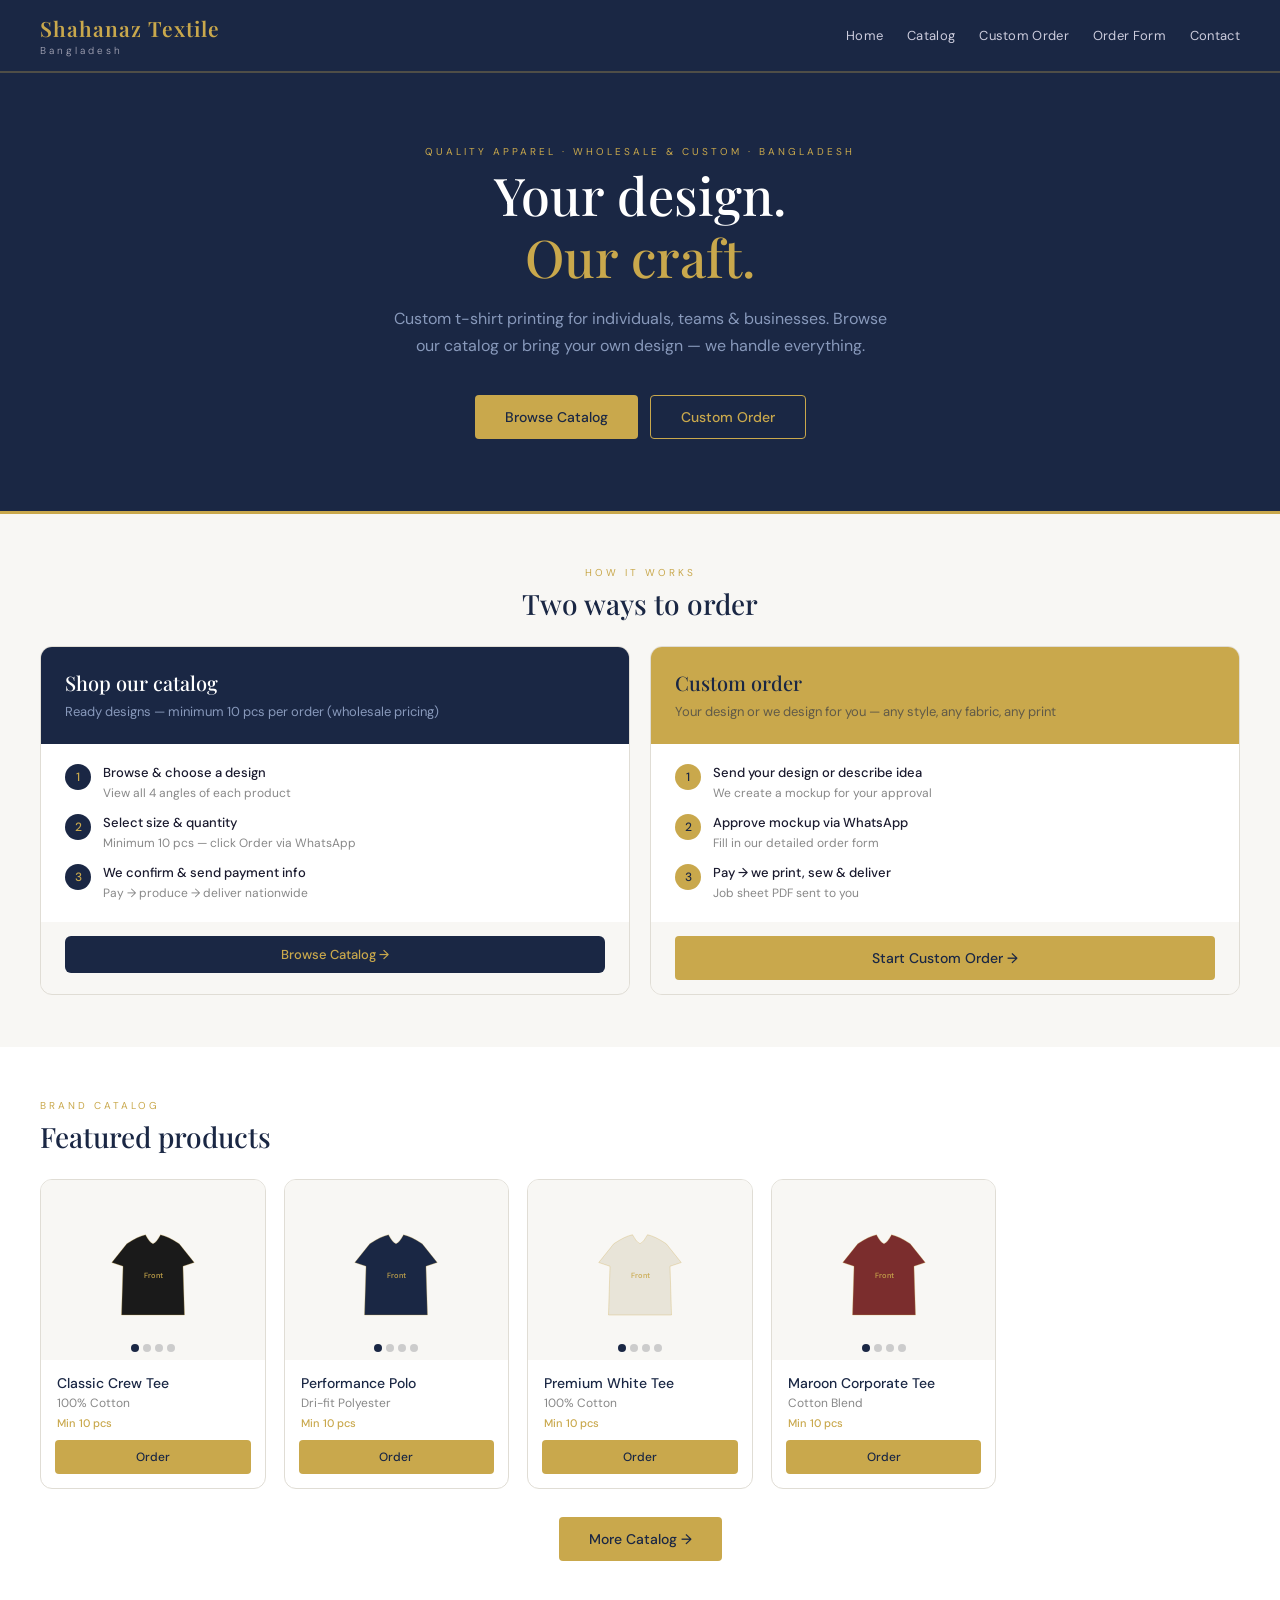
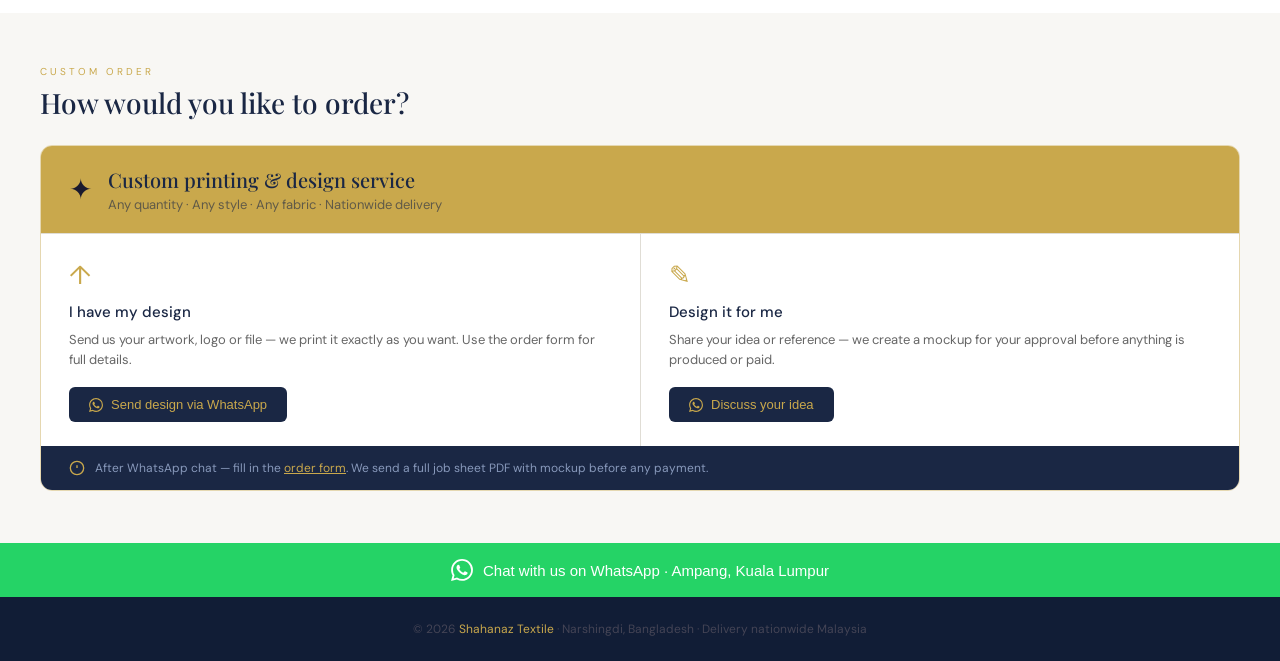
==== index.html @ e45a6d62 "ok" ====
<!DOCTYPE html>
<html lang="en">
<head>
<meta charset="UTF-8">
<meta name="viewport" content="width=device-width, initial-scale=1.0">
<title>SK Textile | Custom T-Shirt Printing · Malaysia</title>
<link rel="stylesheet" href="css/style.css">
</head>
<body>

<!-- NAV -->
<nav>
  <a href="index.html" class="nav-logo">Shahanaz Textile<span>Bangladesh</span></a>
  <div class="nav-links" >
    <a href="index.html">Home</a>
    <a href="catalog.html">Catalog</a>
    <a href="#custom">Custom Order</a>
    <a href="order.html">Order Form</a>
    <a href="#contact">Contact</a>
  </div>
</nav>

<!-- HERO -->
<section class="hero">
  <div class="eyebrow">Quality Apparel · Wholesale &amp; Custom · Bangladesh</div>
  <h1>Your design.<br><em>Our craft.</em></h1>
  <p>Custom t-shirt printing for individuals, teams &amp; businesses. Browse our catalog or bring your own design — we handle everything.</p>
  <div class="hero-btns">
    <a href="catalog.html" class="btn-gold">Browse Catalog</a>
    <a href="#custom" class="btn-outline">Custom Order</a>
  </div>
</section>

<!-- HOW IT WORKS -->
<section class="section bg-off">
  <div class="eyebrow" style="text-align:center;">How it works</div>
  <div class="section-title" style="text-align:center;">Two ways to order</div>
  <div style="display:grid;grid-template-columns:1fr 1fr;gap:20px;">

    <!-- System 1 -->
    <div style="border-radius:12px;overflow:hidden;border:1px solid var(--border);">
      <div style="background:var(--navy);padding:22px 24px;">
        <h2 class="playfair" style="font-size:20px;color:var(--white);font-weight:500;">Shop our catalog</h2>
        <p style="font-size:13px;color:var(--muted);margin-top:6px;line-height:1.5;">Ready designs — minimum 10 pcs per order (wholesale pricing)</p>
      </div>
      <div style="background:var(--white);padding:20px 24px;display:flex;flex-direction:column;gap:12px;">
        <div style="display:flex;gap:12px;align-items:flex-start;">
          <div style="width:26px;height:26px;border-radius:50%;background:var(--navy);color:var(--gold);display:flex;align-items:center;justify-content:center;font-size:12px;font-weight:500;flex-shrink:0;">1</div>
          <div><p style="font-size:13px;font-weight:500;">Browse &amp; choose a design</p><span style="font-size:12px;color:#888;">View all 4 angles of each product</span></div>
        </div>
        <div style="display:flex;gap:12px;align-items:flex-start;">
          <div style="width:26px;height:26px;border-radius:50%;background:var(--navy);color:var(--gold);display:flex;align-items:center;justify-content:center;font-size:12px;font-weight:500;flex-shrink:0;">2</div>
          <div><p style="font-size:13px;font-weight:500;">Select size &amp; quantity</p><span style="font-size:12px;color:#888;">Minimum 10 pcs — click Order via WhatsApp</span></div>
        </div>
        <div style="display:flex;gap:12px;align-items:flex-start;">
          <div style="width:26px;height:26px;border-radius:50%;background:var(--navy);color:var(--gold);display:flex;align-items:center;justify-content:center;font-size:12px;font-weight:500;flex-shrink:0;">3</div>
          <div><p style="font-size:13px;font-weight:500;">We confirm &amp; send payment info</p><span style="font-size:12px;color:#888;">Pay → produce → deliver nationwide</span></div>
        </div>
      </div>
      <div style="background:var(--off);padding:14px 24px;">
        <a href="catalog.html" class="btn-navy" style="width:100%;justify-content:center;">Browse Catalog →</a>
      </div>
    </div>

    <!-- System 2 -->
    <div style="border-radius:12px;overflow:hidden;border:1px solid var(--border);">
      <div style="background:var(--gold);padding:22px 24px;">
        <h2 class="playfair" style="font-size:20px;color:var(--navy);font-weight:500;">Custom order</h2>
        <p style="font-size:13px;color:rgba(26,39,68,0.6);margin-top:6px;line-height:1.5;">Your design or we design for you — any style, any fabric, any print</p>
      </div>
      <div style="background:var(--white);padding:20px 24px;display:flex;flex-direction:column;gap:12px;">
        <div style="display:flex;gap:12px;align-items:flex-start;">
          <div style="width:26px;height:26px;border-radius:50%;background:var(--gold);color:var(--navy);display:flex;align-items:center;justify-content:center;font-size:12px;font-weight:500;flex-shrink:0;">1</div>
          <div><p style="font-size:13px;font-weight:500;">Send your design or describe idea</p><span style="font-size:12px;color:#888;">We create a mockup for your approval</span></div>
        </div>
        <div style="display:flex;gap:12px;align-items:flex-start;">
          <div style="width:26px;height:26px;border-radius:50%;background:var(--gold);color:var(--navy);display:flex;align-items:center;justify-content:center;font-size:12px;font-weight:500;flex-shrink:0;">2</div>
          <div><p style="font-size:13px;font-weight:500;">Approve mockup via WhatsApp</p><span style="font-size:12px;color:#888;">Fill in our detailed order form</span></div>
        </div>
        <div style="display:flex;gap:12px;align-items:flex-start;">
          <div style="width:26px;height:26px;border-radius:50%;background:var(--gold);color:var(--navy);display:flex;align-items:center;justify-content:center;font-size:12px;font-weight:500;flex-shrink:0;">3</div>
          <div><p style="font-size:13px;font-weight:500;">Pay → we print, sew &amp; deliver</p><span style="font-size:12px;color:#888;">Job sheet PDF sent to you</span></div>
        </div>
      </div>
      <div style="background:var(--off);padding:14px 24px;">
        <a href="#custom" class="btn-gold" style="width:100%;justify-content:center;">Start Custom Order →</a>
      </div>
    </div>

  </div>
</section>

<!-- CATALOG PREVIEW -->
<section class="section bg-white" id="catalog-preview">
  <div class="eyebrow">Brand Catalog</div>
  <div class="section-title">Featured products</div>
  <div class="product-grid" id="featuredGrid"></div>
  <div style="text-align:center;margin-top:28px;">
    <a href="catalog.html" class="btn-gold">More Catalog →</a>
  </div>
</section>

<!-- CUSTOM ORDER -->
<section class="section bg-off" id="custom">
  <div class="eyebrow">Custom Order</div>
  <div class="section-title">How would you like to order?</div>
  <div style="border-radius:12px;overflow:hidden;border:1px solid rgba(201,168,76,0.4);">
    <div style="background:var(--gold);padding:20px 28px;display:flex;align-items:center;gap:16px;">
      <div style="font-size:28px;">✦</div>
      <div>
        <h2 class="playfair" style="font-size:20px;color:var(--navy);font-weight:500;">Custom printing &amp; design service</h2>
        <p style="font-size:13px;color:rgba(26,39,68,0.6);margin-top:3px;">Any quantity · Any style · Any fabric · Nationwide delivery</p>
      </div>
    </div>
    <div style="display:grid;grid-template-columns:1fr 1fr;">
      <div style="padding:24px 28px;background:var(--white);border-top:1px solid var(--border);">
        <div style="font-size:26px;color:var(--gold);margin-bottom:10px;">↑</div>
        <h3 style="font-size:15px;font-weight:500;color:var(--navy);margin-bottom:8px;">I have my design</h3>
        <p style="font-size:13px;color:#666;line-height:1.6;margin-bottom:16px;">Send us your artwork, logo or file — we print it exactly as you want. Use the order form for full details.</p>
        <button class="btn-navy" onclick="openWA('Hi SK Textile! I have my own design and would like to place a custom order. Please guide me.')">
          <svg width="14" height="14" viewBox="0 0 24 24" fill="currentColor"><path d="M17.472 14.382c-.297-.149-1.758-.867-2.03-.967-.273-.099-.471-.148-.67.15-.197.297-.767.966-.94 1.164-.173.199-.347.223-.644.075-.297-.15-1.255-.463-2.39-1.475-.883-.788-1.48-1.761-1.653-2.059-.173-.297-.018-.458.13-.606.134-.133.298-.347.446-.52.149-.174.198-.298.298-.497.099-.198.05-.371-.025-.52-.075-.149-.669-1.612-.916-2.207-.242-.579-.487-.5-.669-.51-.173-.008-.371-.01-.57-.01-.198 0-.52.074-.792.372-.272.297-1.04 1.016-1.04 2.479 0 1.462 1.065 2.875 1.213 3.074.149.198 2.096 3.2 5.077 4.487.709.306 1.262.489 1.694.625.712.227 1.36.195 1.871.118.571-.085 1.758-.719 2.006-1.413.248-.694.248-1.289.173-1.413-.074-.124-.272-.198-.57-.347m-5.421 7.403h-.004a9.87 9.87 0 01-5.031-1.378l-.361-.214-3.741.982.998-3.648-.235-.374a9.86 9.86 0 01-1.51-5.26c.001-5.45 4.436-9.884 9.888-9.884 2.64 0 5.122 1.03 6.988 2.898a9.825 9.825 0 012.893 6.994c-.003 5.45-4.437 9.884-9.885 9.884m8.413-18.297A11.815 11.815 0 0012.05 0C5.495 0 .16 5.335.157 11.892c0 2.096.547 4.142 1.588 5.945L.057 24l6.305-1.654a11.882 11.882 0 005.683 1.448h.005c6.554 0 11.89-5.335 11.893-11.893a11.821 11.821 0 00-3.48-8.413z"/></svg>
          Send design via WhatsApp
        </button>
      </div>
      <div style="padding:24px 28px;background:var(--white);border-top:1px solid var(--border);border-left:1px solid var(--border);">
        <div style="font-size:26px;color:var(--gold);margin-bottom:10px;">✎</div>
        <h3 style="font-size:15px;font-weight:500;color:var(--navy);margin-bottom:8px;">Design it for me</h3>
        <p style="font-size:13px;color:#666;line-height:1.6;margin-bottom:16px;">Share your idea or reference — we create a mockup for your approval before anything is produced or paid.</p>
        <button class="btn-navy" onclick="openWA('Hi SK Textile! I need a custom design created. I have an idea I would like to discuss.')">
          <svg width="14" height="14" viewBox="0 0 24 24" fill="currentColor"><path d="M17.472 14.382c-.297-.149-1.758-.867-2.03-.967-.273-.099-.471-.148-.67.15-.197.297-.767.966-.94 1.164-.173.199-.347.223-.644.075-.297-.15-1.255-.463-2.39-1.475-.883-.788-1.48-1.761-1.653-2.059-.173-.297-.018-.458.13-.606.134-.133.298-.347.446-.52.149-.174.198-.298.298-.497.099-.198.05-.371-.025-.52-.075-.149-.669-1.612-.916-2.207-.242-.579-.487-.5-.669-.51-.173-.008-.371-.01-.57-.01-.198 0-.52.074-.792.372-.272.297-1.04 1.016-1.04 2.479 0 1.462 1.065 2.875 1.213 3.074.149.198 2.096 3.2 5.077 4.487.709.306 1.262.489 1.694.625.712.227 1.36.195 1.871.118.571-.085 1.758-.719 2.006-1.413.248-.694.248-1.289.173-1.413-.074-.124-.272-.198-.57-.347m-5.421 7.403h-.004a9.87 9.87 0 01-5.031-1.378l-.361-.214-3.741.982.998-3.648-.235-.374a9.86 9.86 0 01-1.51-5.26c.001-5.45 4.436-9.884 9.888-9.884 2.64 0 5.122 1.03 6.988 2.898a9.825 9.825 0 012.893 6.994c-.003 5.45-4.437 9.884-9.885 9.884m8.413-18.297A11.815 11.815 0 0012.05 0C5.495 0 .16 5.335.157 11.892c0 2.096.547 4.142 1.588 5.945L.057 24l6.305-1.654a11.882 11.882 0 005.683 1.448h.005c6.554 0 11.89-5.335 11.893-11.893a11.821 11.821 0 00-3.48-8.413z"/></svg>
          Discuss your idea
        </button>
      </div>
    </div>
    <div style="background:var(--navy);padding:14px 28px;display:flex;align-items:center;gap:10px;">
      <svg width="16" height="16" viewBox="0 0 24 24" fill="none" stroke="#c9a84c" stroke-width="2"><circle cx="12" cy="12" r="10"/><line x1="12" y1="8" x2="12" y2="12"/><line x1="12" y1="16" x2="12.01" y2="16"/></svg>
      <span style="font-size:12px;color:var(--muted);">After WhatsApp chat — fill in the <a href="order.html" style="color:var(--gold);">order form</a>. We send a full job sheet PDF with mockup before any payment.</span>
    </div>
  </div>
</section>

<!-- WA BAR -->
<button class="wa-bar" id="contact" onclick="openWA('Hi SK Textile! I would like to enquire about your products and services.')">
  <svg width="22" height="22" viewBox="0 0 24 24" fill="white"><path d="M17.472 14.382c-.297-.149-1.758-.867-2.03-.967-.273-.099-.471-.148-.67.15-.197.297-.767.966-.94 1.164-.173.199-.347.223-.644.075-.297-.15-1.255-.463-2.39-1.475-.883-.788-1.48-1.761-1.653-2.059-.173-.297-.018-.458.13-.606.134-.133.298-.347.446-.52.149-.174.198-.298.298-.497.099-.198.05-.371-.025-.52-.075-.149-.669-1.612-.916-2.207-.242-.579-.487-.5-.669-.51-.173-.008-.371-.01-.57-.01-.198 0-.52.074-.792.372-.272.297-1.04 1.016-1.04 2.479 0 1.462 1.065 2.875 1.213 3.074.149.198 2.096 3.2 5.077 4.487.709.306 1.262.489 1.694.625.712.227 1.36.195 1.871.118.571-.085 1.758-.719 2.006-1.413.248-.694.248-1.289.173-1.413-.074-.124-.272-.198-.57-.347m-5.421 7.403h-.004a9.87 9.87 0 01-5.031-1.378l-.361-.214-3.741.982.998-3.648-.235-.374a9.86 9.86 0 01-1.51-5.26c.001-5.45 4.436-9.884 9.888-9.884 2.64 0 5.122 1.03 6.988 2.898a9.825 9.825 0 012.893 6.994c-.003 5.45-4.437 9.884-9.885 9.884m8.413-18.297A11.815 11.815 0 0012.05 0C5.495 0 .16 5.335.157 11.892c0 2.096.547 4.142 1.588 5.945L.057 24l6.305-1.654a11.882 11.882 0 005.683 1.448h.005c6.554 0 11.89-5.335 11.893-11.893a11.821 11.821 0 00-3.48-8.413z"/></svg>
  <span>Chat with us on WhatsApp · Ampang, Kuala Lumpur</span>
</button>

<footer>
  <p>© 2026 <span>Shahanaz Textile</span> · Narshingdi, Bangladesh · Delivery nationwide Malaysia</p>
</footer>

<script src="js/shared.js"></script>
<script>
// Render 4 featured products on homepage
const featured = PRODUCTS.slice(0,4);
document.getElementById('featuredGrid').innerHTML = featured.map(p => `
  <div class="prod-card">
    <div class="prod-img">
      ${shirtSVG(p.color, VIEWS[0])}
      <div class="view-tabs">${VIEWS.map((_,i)=>`<div class="vtab${i===0?' active':''}"></div>`).join('')}</div>
    </div>
    <div class="prod-info">
      <div class="prod-name">${p.name}</div>
      <div class="prod-fab">${p.fab}</div>
      <div class="prod-min">Min ${p.min} pcs</div>
    </div>
    <div class="prod-actions">
      <a href="order.html?product=${p.id}" class="btn-gold" style="flex:1;justify-content:center;padding:9px;font-size:12px;">Order</a>
    </div>
  </div>
`).join('');
</script>
</body>
</html>
---- css/style.css ----
/* =============================================
   SK TEXTILE — Global Stylesheet
   Navy + Gold · Playfair Display + DM Sans
   ============================================= */

@import url('https://fonts.googleapis.com/css2?family=Playfair+Display:wght@400;500;600&family=DM+Sans:ital,wght@0,300;0,400;0,500;1,400&display=swap');

:root {
  --navy:       #1a2744;
  --navy-dark:  #111d36;
  --navy-mid:   #243560;
  --gold:       #c9a84c;
  --gold-light: #e8d49a;
  --gold-dark:  #b8973b;
  --white:      #ffffff;
  --off:        #f8f7f4;
  --muted:      #8899bb;
  --text:       #1a1a2e;
  --border:     #e0ddd5;
  --border-mid: #c9c5bc;
  --green-wa:   #25D366;
}

* { margin: 0; padding: 0; box-sizing: border-box; }
html { scroll-behavior: smooth; }
body { font-family: 'DM Sans', sans-serif; color: var(--text); background: var(--white); }

/* ── TYPOGRAPHY ── */
.playfair { font-family: 'Playfair Display', serif; }
.eyebrow  { font-size: 10px; color: var(--gold); letter-spacing: 3px; text-transform: uppercase; margin-bottom: 6px; }
.section-title { font-family: 'Playfair Display', serif; font-size: 28px; font-weight: 500; color: var(--navy); margin-bottom: 24px; }

/* ── NAV ── */
nav {
  background: var(--navy);
  padding: 14px 40px;
  display: flex; align-items: center; justify-content: space-between;
  position: sticky; top: 0; z-index: 200;
  border-bottom: 2px solid rgba(201,168,76,0.3);
}
.nav-logo { color: var(--gold); font-family: 'Playfair Display', serif; font-size: 21px; font-weight: 600; letter-spacing: 1px; text-decoration: none; }
.nav-logo span { color: #aab; font-family: 'DM Sans', sans-serif; font-size: 10px; font-weight: 300; letter-spacing: 3px; display: block; margin-top: 2px; }
.nav-links { display: flex; gap: 24px; align-items: center; }
.nav-links a { color: #ccd; font-size: 13px; text-decoration: none; letter-spacing: 0.3px; transition: all; }
.nav-links a:hover, .nav-links a.active { color: var(--gold); }
.nav-wa {
  background: var(--gold); color: var(--navy) !important;
  padding: 8px 18px; border-radius: 4px; font-size: 13px; font-weight: 500;
  transition: background .2s !important;
}
.nav-wa:hover { background: var(--gold-dark) !important; }

/* ── BUTTONS ── */
.btn-gold {
  background: var(--gold); color: var(--navy);
  padding: 13px 30px; border-radius: 4px; font-size: 14px; font-weight: 500;
  text-decoration: none; border: none; cursor: pointer;
  display: inline-flex; align-items: center; gap: 8px;
  transition: background .2s;
}
.btn-gold:hover { background: var(--gold-dark); }
.btn-outline {
  background: transparent; color: var(--gold);
  padding: 12px 30px; border-radius: 4px; font-size: 14px; font-weight: 500;
  text-decoration: none; border: 1.5px solid var(--gold); cursor: pointer;
  display: inline-flex; align-items: center; gap: 8px;
  transition: all .2s;
}
.btn-outline:hover { background: var(--gold); color: var(--navy); }
.btn-navy {
  background: var(--navy); color: var(--gold);
  padding: 10px 20px; border-radius: 6px; font-size: 13px; font-weight: 500;
  text-decoration: none; border: none; cursor: pointer;
  display: inline-flex; align-items: center; gap: 8px;
  transition: background .2s;
}
.btn-navy:hover { background: var(--navy-mid); }
.btn-wa {
  background: var(--green-wa); color: var(--white);
  padding: 11px 20px; border-radius: 6px; font-size: 13px; font-weight: 500;
  text-decoration: none; border: none; cursor: pointer;
  display: inline-flex; align-items: center; gap: 8px;
  transition: background .2s;
}
.btn-wa:hover { background: #1fb558; }

/* ── HERO ── */
.hero {
  background: var(--navy);
  padding: 72px 40px;
  text-align: center;
  border-bottom: 3px solid var(--gold);
}
.hero h1 {
  font-family: 'Playfair Display', serif;
  font-size: 52px; font-weight: 500;
  color: var(--white); line-height: 1.2; margin-bottom: 16px;
}
.hero h1 em { color: var(--gold); font-style: normal; }
.hero p { color: var(--muted); font-size: 16px; max-width: 500px; margin: 0 auto 36px; line-height: 1.7; }
.hero-btns { display: flex; gap: 12px; justify-content: center; flex-wrap: wrap; }

/* ── SECTIONS ── */
.section { padding: 52px 40px; }
.section.bg-off { background: var(--off); }
.section.bg-navy { background: var(--navy); }
.section.bg-white { background: var(--white); }

/* ── PRODUCT CARD ── */
.product-grid {
  display: grid;
  grid-template-columns: repeat(auto-fill, minmax(200px, 1fr));
  gap: 18px;
}
.prod-card {
  border: 1px solid var(--border);
  border-radius: 12px; overflow: hidden;
  cursor: pointer; transition: transform .2s, box-shadow .2s;
  background: var(--white);
}
.prod-card:hover { transform: translateY(-3px); box-shadow: 0 8px 24px rgba(26,39,68,.1); }
.prod-img {
  background: var(--off); height: 180px;
  display: flex; align-items: center; justify-content: center;
  position: relative; overflow: hidden;
}
.prod-img svg { transition: transform .3s; }
.prod-card:hover .prod-img svg { transform: scale(1.05); }
.view-tabs { position: absolute; bottom: 8px; left: 0; right: 0; display: flex; justify-content: center; gap: 4px; }
.vtab { width: 8px; height: 8px; border-radius: 50%; background: #ccc; cursor: pointer; transition: background .2s; }
.vtab.active { background: var(--navy); }
.prod-info { padding: 14px 16px 10px; }
.prod-name { font-size: 14px; font-weight: 500; color: var(--navy); }
.prod-fab  { font-size: 12px; color: #888; margin-top: 3px; }
.prod-min  { font-size: 11px; color: var(--gold); font-weight: 500; margin-top: 5px; }
.prod-actions { padding: 0 14px 14px; display: flex; gap: 8px; }
.prod-actions .btn-navy { flex: 1; justify-content: center; padding: 9px; font-size: 12px; }
.prod-actions .btn-gold { flex: 1; justify-content: center; padding: 9px; font-size: 12px; }

/* ── MODAL ── */
.modal-overlay {
  display: none; position: fixed; inset: 0;
  background: rgba(17,29,54,.75);
  z-index: 999; align-items: center; justify-content: center; padding: 20px;
}
.modal-overlay.open { display: flex; }
.modal-box {
  background: var(--white); border-radius: 16px; overflow: hidden;
  width: 100%; max-width: 580px; max-height: 90vh; overflow-y: auto;
}
.modal-hdr {
  background: var(--navy); padding: 16px 20px;
  display: flex; align-items: center; justify-content: space-between;
  position: sticky; top: 0; z-index: 10;
}
.modal-hdr-title { color: var(--gold); font-family: 'Playfair Display', serif; font-size: 17px; }
.modal-close {
  background: var(--gold); border: none; border-radius: 50%;
  width: 28px; height: 28px; cursor: pointer;
  color: var(--navy); font-size: 16px; font-weight: 700;
  display: flex; align-items: center; justify-content: center;
}
.modal-body { padding: 20px; display: grid; grid-template-columns: 1fr 1fr; gap: 20px; }
.modal-views { display: flex; flex-direction: column; gap: 10px; }
.main-preview {
  background: var(--off); border-radius: 10px; height: 170px;
  display: flex; align-items: center; justify-content: center;
}
.thumb-grid { display: grid; grid-template-columns: repeat(4,1fr); gap: 6px; }
.thumb-item {
  background: var(--off); border-radius: 6px; height: 48px;
  display: flex; flex-direction: column; align-items: center; justify-content: center;
  cursor: pointer; border: 1.5px solid transparent; transition: border-color .2s; gap: 2px;
}
.thumb-item.active { border-color: var(--gold); }
.thumb-item span { font-size: 9px; color: var(--muted); }
.modal-details { display: flex; flex-direction: column; gap: 12px; }
.modal-pname  { font-family: 'Playfair Display', serif; font-size: 16px; color: var(--navy); }
.modal-pdesc  { font-size: 13px; color: #666; line-height: 1.6; }
.modal-pfab   { font-size: 12px; color: var(--gold); font-weight: 500; }
.qty-wrap     { display: flex; flex-direction: column; gap: 6px; }
.qty-wrap label { font-size: 12px; color: #888; }
.qty-ctrl     { display: flex; align-items: center; gap: 10px; }
.qty-btn      { width: 32px; height: 32px; border: 1px solid var(--border); border-radius: 6px; background: var(--off); cursor: pointer; font-size: 18px; display: flex; align-items: center; justify-content: center; color: var(--navy); }
.qty-num      { font-size: 18px; font-weight: 500; min-width: 36px; text-align: center; color: var(--navy); }

/* ── WA FLOAT BAR ── */
.wa-bar {
  background: var(--green-wa); padding: 16px 40px;
  display: flex; align-items: center; justify-content: center; gap: 10px;
  cursor: pointer; border: none; width: 100%; transition: background .2s;
}
.wa-bar:hover { background: #1fb558; }
.wa-bar span  { color: var(--white); font-size: 15px; font-weight: 500; }

/* ── FOOTER ── */
footer { background: var(--navy-dark); padding: 24px 40px; text-align: center; }
footer p { color: #445; font-size: 12px; }
footer span { color: var(--gold); }

/* ── FORM ELEMENTS ── */
.field { display: flex; flex-direction: column; gap: 4px; }
.field label { font-size: 11px; font-weight: 500; letter-spacing: 0.3px; color: #666; }
.field input, .field select, .field textarea {
  font-size: 13px; padding: 9px 12px; border-radius: 6px;
  border: 1px solid var(--border); background: var(--off);
  color: var(--text); width: 100%; transition: border-color .2s;
}
.field input:focus, .field select:focus, .field textarea:focus {
  outline: none; border-color: var(--gold);
}
.field textarea { resize: none; line-height: 1.5; }
.field-dark label { color: var(--muted); }
.field-dark input, .field-dark select, .field-dark textarea {
  background: var(--navy); border-color: rgba(201,168,76,.2); color: var(--white);
}
.field-dark select option { background: var(--navy); }
.field-dark input:focus, .field-dark select:focus, .field-dark textarea:focus {
  border-color: var(--gold);
}
.row2 { display: grid; grid-template-columns: 1fr 1fr; gap: 12px; }
.row3 { display: grid; grid-template-columns: 1fr 1fr 1fr; gap: 10px; }

/* ── SEC LABEL ── */
.sec-lbl {
  font-size: 10px; font-weight: 500; letter-spacing: 2px; color: var(--gold);
  border-bottom: 1px solid rgba(201,168,76,.2); padding-bottom: 6px; margin-top: 4px;
}

/* ── ORDER PREVIEW / JOB SHEET ── */
.order-preview-wrap { padding: 0 40px 48px; display: none; }
.order-card {
  background: var(--white); border: 1px solid var(--border);
  border-radius: 16px; overflow: hidden; max-width: 680px; margin: 0 auto;
}
.ocard-hdr {
  background: var(--navy); padding: 18px 24px;
  display: flex; align-items: center; justify-content: space-between;
}
.ocard-brand { color: var(--gold); font-family: 'Playfair Display', serif; font-size: 18px; }
.ocard-no    { color: var(--muted); font-size: 12px; }
.ocard-body  { padding: 24px; }
.info-title  { font-size: 10px; color: var(--gold); letter-spacing: 2px; font-weight: 500; margin-bottom: 8px; }
.info-row    { display: flex; justify-content: space-between; font-size: 13px; padding: 3px 0; border-bottom: 1px solid var(--off); }
.info-row .lbl { color: #888; }
.info-row .val { font-weight: 500; color: var(--navy); }
.items-table { width: 100%; border-collapse: collapse; font-size: 12px; margin: 12px 0; }
.items-table th { background: var(--navy); color: var(--gold); padding: 8px 10px; text-align: left; font-size: 11px; letter-spacing: 0.5px; }
.items-table td { padding: 8px 10px; border-bottom: 1px solid var(--off); }
.items-table tr:last-child td { border-bottom: none; }
.items-table .size-cell { text-align: center; font-weight: 500; }
.ocard-footer { background: var(--navy-dark); padding: 16px 24px; display: flex; gap: 12px; }

/* ── UPLOAD BOX ── */
.upload-box {
  border: 1.5px dashed rgba(201,168,76,.4); border-radius: 8px;
  padding: 18px; text-align: center; cursor: pointer; transition: border-color .2s;
}
.upload-box:hover { border-color: var(--gold); }
.upload-box p { font-size: 12px; color: #888; margin-top: 6px; line-height: 1.5; }

/* ── PRINT OPTS ── */
.print-opts { display: grid; grid-template-columns: repeat(3,1fr); gap: 6px; }
.popt {
  border: 1px solid var(--border); border-radius: 6px;
  padding: 8px 4px; text-align: center; cursor: pointer;
  font-size: 12px; color: #666; transition: all .2s;
}
.popt.active { border-color: var(--gold); color: var(--gold); background: rgba(201,168,76,.08); }

/* ── INFO NOTE ── */
.info-note {
  background: rgba(201,168,76,.08);
  border: 1px solid rgba(201,168,76,.25);
  border-radius: 6px; padding: 10px 14px;
  font-size: 12px; color: #9a7d30; line-height: 1.5;
}

/* ── MOBILE ── */
@media (max-width: 700px) {
  nav { padding: 12px 16px; }
  .nav-links .hide-mobile { display: none; }
  .hero { padding: 48px 16px; }
  .hero h1 { font-size: 32px; }
  .section { padding: 36px 16px; }
  .modal-body { grid-template-columns: 1fr; }
  .row2, .row3 { grid-template-columns: 1fr; }
  .order-preview-wrap { padding: 0 16px 32px; }
  .wa-bar { padding: 14px 16px; }
  footer { padding: 20px 16px; }

  /* Form sections — সব column 1 এ */
  .form-section { padding: 20px 16px !important; }
  .form-wrap { padding: 16px !important; }
  .form-section > div[style*="grid-template-columns"] { grid-template-columns: 1fr !important; }
  .item-row-body > div[style*="grid-template-columns"] { grid-template-columns: 1fr !important; }

  /* Size grid 6 col → 3 col */
  .size-qty-grid { grid-template-columns: repeat(3,1fr) !important; }

  /* Mockup panel full width */
  .mockup-panel { width: 100% !important; }

  /* Preview card */
  .ocard-body > div[style*="grid-template-columns"] { grid-template-columns: 1fr !important; }
  .ocard-footer { flex-direction: column !important; }

  /* Index + catalog 2 col sections */
  div[style*="grid-template-columns:1fr 1fr"] { grid-template-columns: 1fr !important; }
  div[style*="grid-template-columns:1fr 1fr 1fr"] { grid-template-columns: 1fr !important; }
  div[style*="grid-template-columns: 1fr 1fr"] { grid-template-columns: 1fr !important; }
  div[style*="grid-template-columns: 1fr 1fr 1fr"] { grid-template-columns: 1fr !important; }
}
}
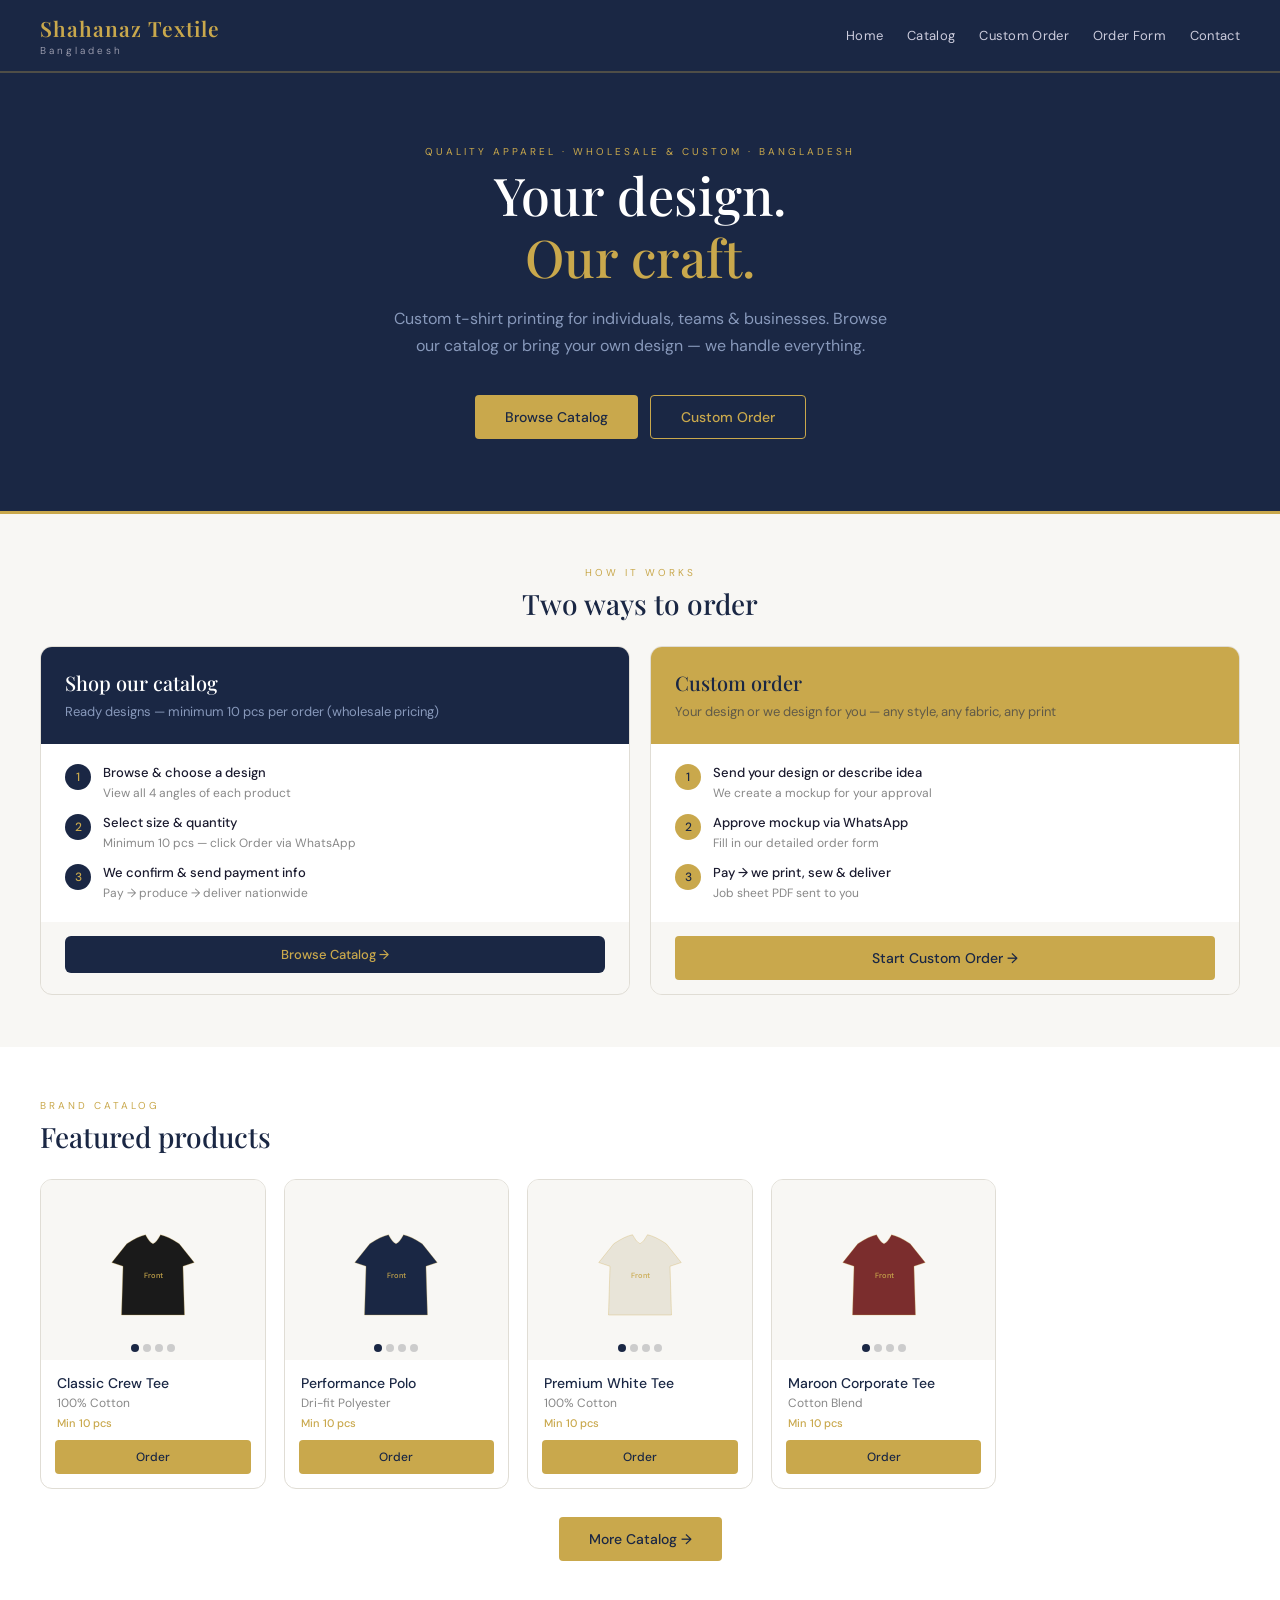
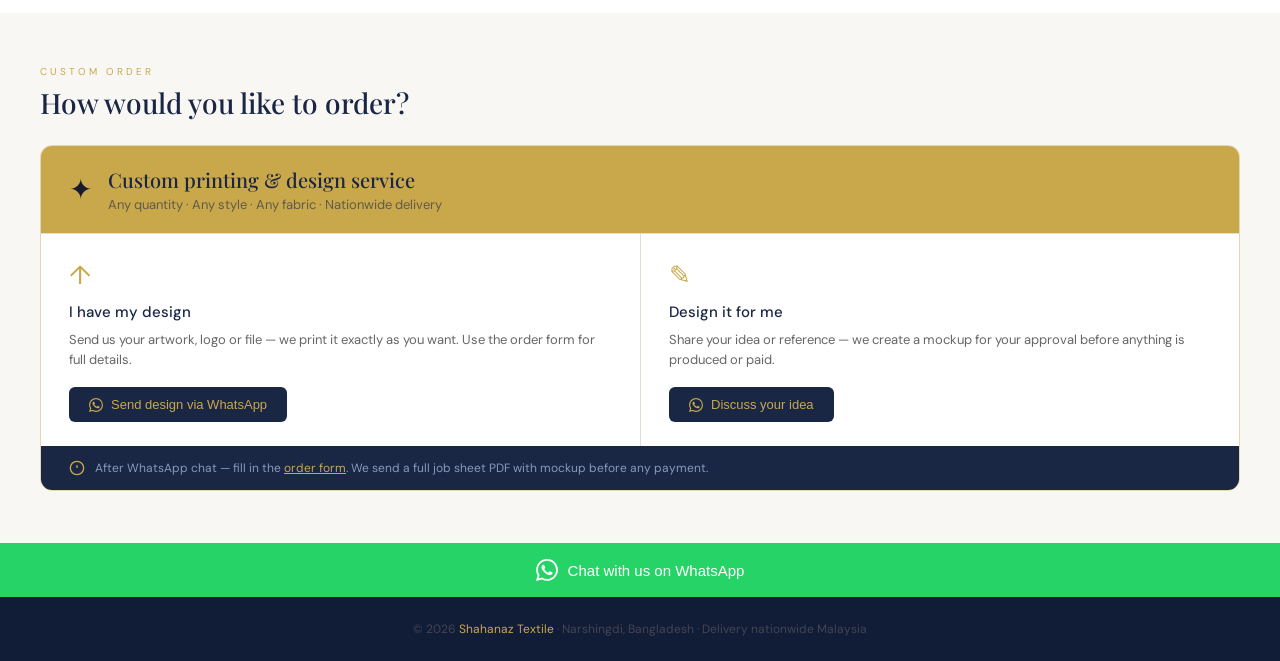
==== commit 389188d0: "ok" ====
--- a/index.html
+++ b/index.html
@@ -140,9 +140,9 @@
 </section>
 
 <!-- WA BAR -->
-<button class="wa-bar" id="contact" onclick="openWA('Hi SK Textile! I would like to enquire about your products and services.')">
+<button class="wa-bar" id="contact" onclick="openWA('Hi Shahanaz Textile! I would like to enquire about your products and services.')">
   <svg width="22" height="22" viewBox="0 0 24 24" fill="white"><path d="M17.472 14.382c-.297-.149-1.758-.867-2.03-.967-.273-.099-.471-.148-.67.15-.197.297-.767.966-.94 1.164-.173.199-.347.223-.644.075-.297-.15-1.255-.463-2.39-1.475-.883-.788-1.48-1.761-1.653-2.059-.173-.297-.018-.458.13-.606.134-.133.298-.347.446-.52.149-.174.198-.298.298-.497.099-.198.05-.371-.025-.52-.075-.149-.669-1.612-.916-2.207-.242-.579-.487-.5-.669-.51-.173-.008-.371-.01-.57-.01-.198 0-.52.074-.792.372-.272.297-1.04 1.016-1.04 2.479 0 1.462 1.065 2.875 1.213 3.074.149.198 2.096 3.2 5.077 4.487.709.306 1.262.489 1.694.625.712.227 1.36.195 1.871.118.571-.085 1.758-.719 2.006-1.413.248-.694.248-1.289.173-1.413-.074-.124-.272-.198-.57-.347m-5.421 7.403h-.004a9.87 9.87 0 01-5.031-1.378l-.361-.214-3.741.982.998-3.648-.235-.374a9.86 9.86 0 01-1.51-5.26c.001-5.45 4.436-9.884 9.888-9.884 2.64 0 5.122 1.03 6.988 2.898a9.825 9.825 0 012.893 6.994c-.003 5.45-4.437 9.884-9.885 9.884m8.413-18.297A11.815 11.815 0 0012.05 0C5.495 0 .16 5.335.157 11.892c0 2.096.547 4.142 1.588 5.945L.057 24l6.305-1.654a11.882 11.882 0 005.683 1.448h.005c6.554 0 11.89-5.335 11.893-11.893a11.821 11.821 0 00-3.48-8.413z"/></svg>
-  <span>Chat with us on WhatsApp · Ampang, Kuala Lumpur</span>
+  <span>Chat with us on WhatsApp</span>
 </button>
 
 <footer>
--- a/css/style.css
+++ b/css/style.css
@@ -278,8 +278,8 @@
 
 /* ── MOBILE ── */
 @media (max-width: 700px) {
-  nav { padding: 12px 16px; }
-  .nav-links .hide-mobile { display: none; }
+  nav { padding: 12px 16px; flex-wrap: wrap; }
+  .nav-links .hide-mobile { display: none; flex-wrap: ; }
   .hero { padding: 48px 16px; }
   .hero h1 { font-size: 32px; }
   .section { padding: 36px 16px; }
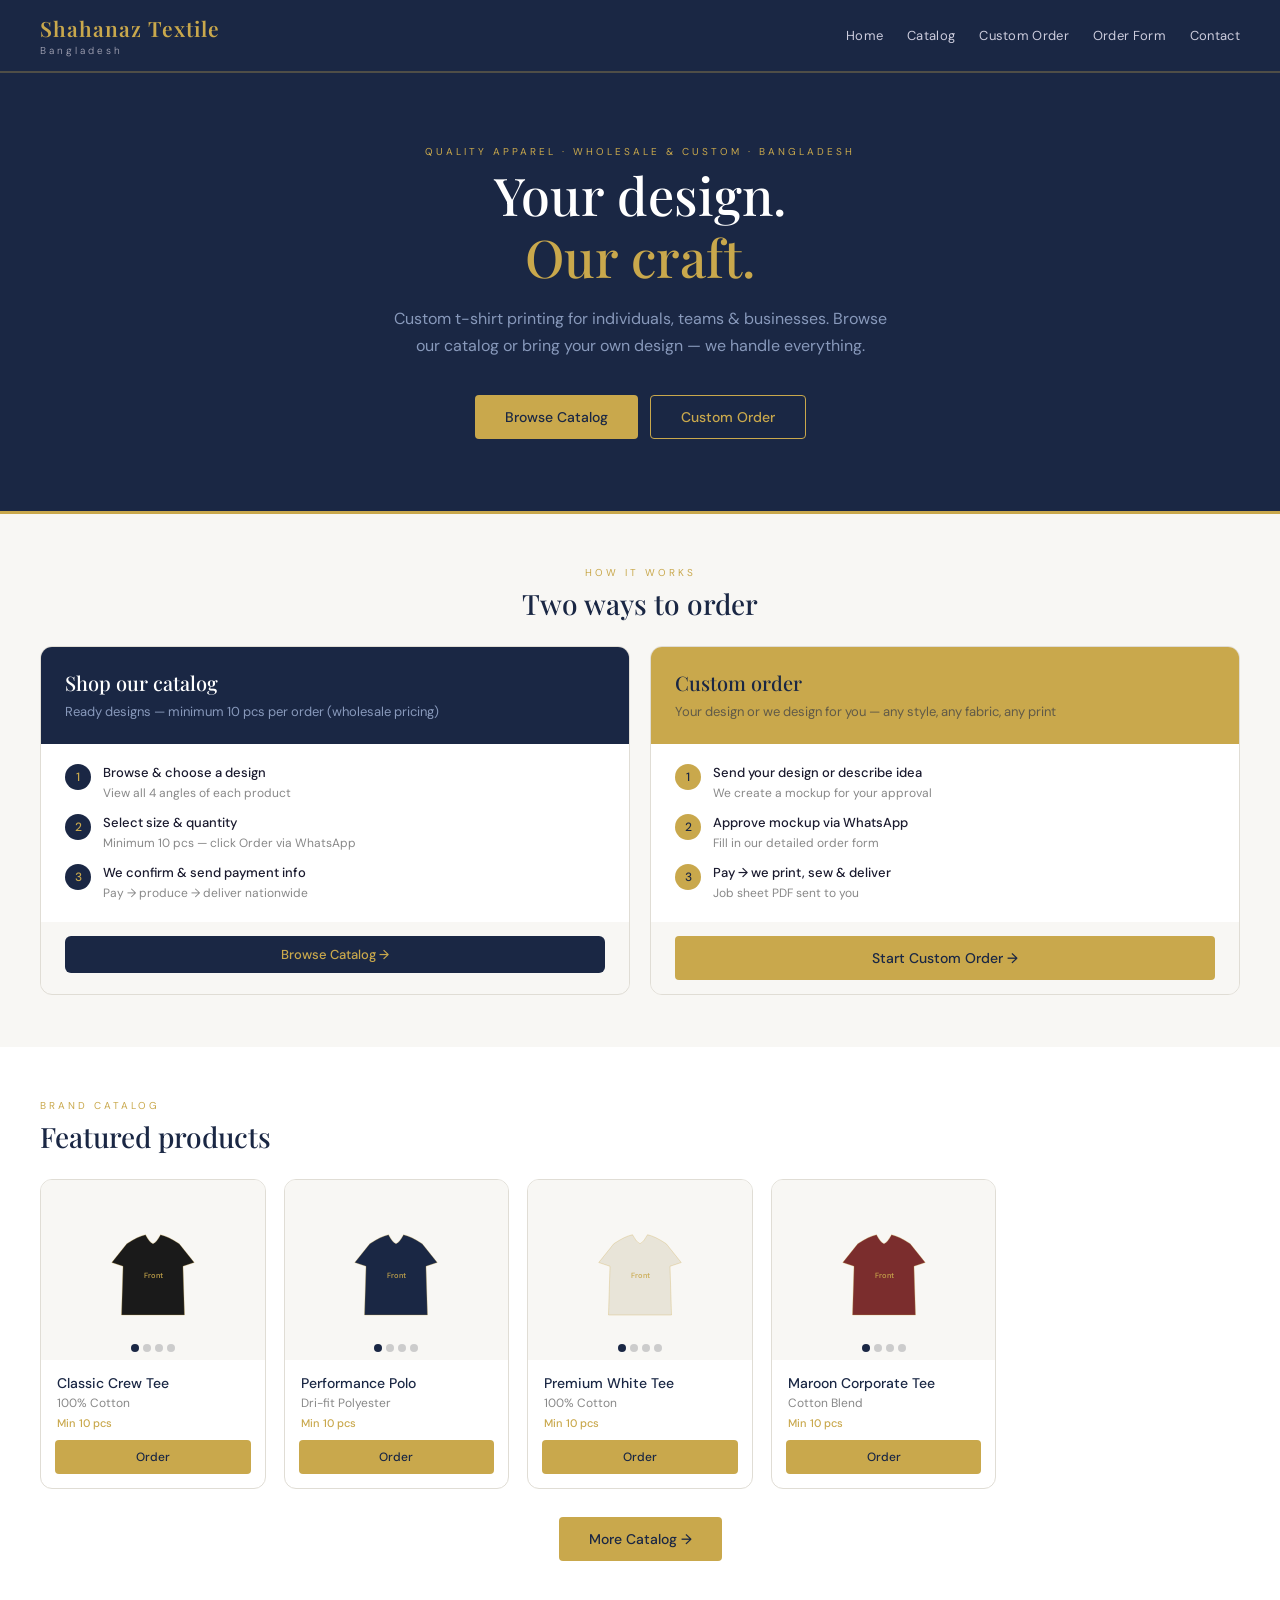
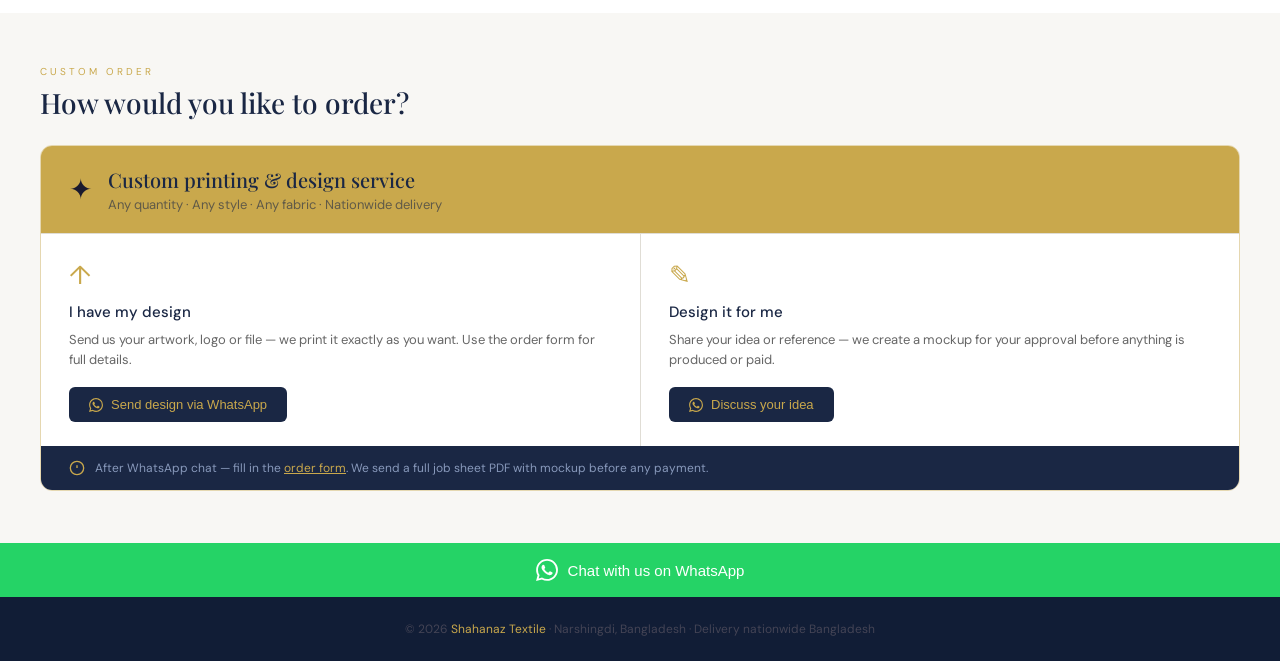
==== commit 1170c5ce: "ok" ====
--- a/index.html
+++ b/index.html
@@ -146,7 +146,7 @@
 </button>
 
 <footer>
-  <p>© 2026 <span>Shahanaz Textile</span> · Narshingdi, Bangladesh · Delivery nationwide Malaysia</p>
+  <p>© 2026 <span>Shahanaz Textile</span> · Narshingdi, Bangladesh · Delivery nationwide Bangladesh</p>
 </footer>
 
 <script src="js/shared.js"></script>
--- a/css/style.css
+++ b/css/style.css
@@ -279,7 +279,7 @@
 /* ── MOBILE ── */
 @media (max-width: 700px) {
   nav { padding: 12px 16px; flex-wrap: wrap; }
-  .nav-links .hide-mobile { display: none; flex-wrap: ; }
+  .nav-links .hide-mobile { display: none; flex-wrap: wrap ; padding-top: 2px; }
   .hero { padding: 48px 16px; }
   .hero h1 { font-size: 32px; }
   .section { padding: 36px 16px; }
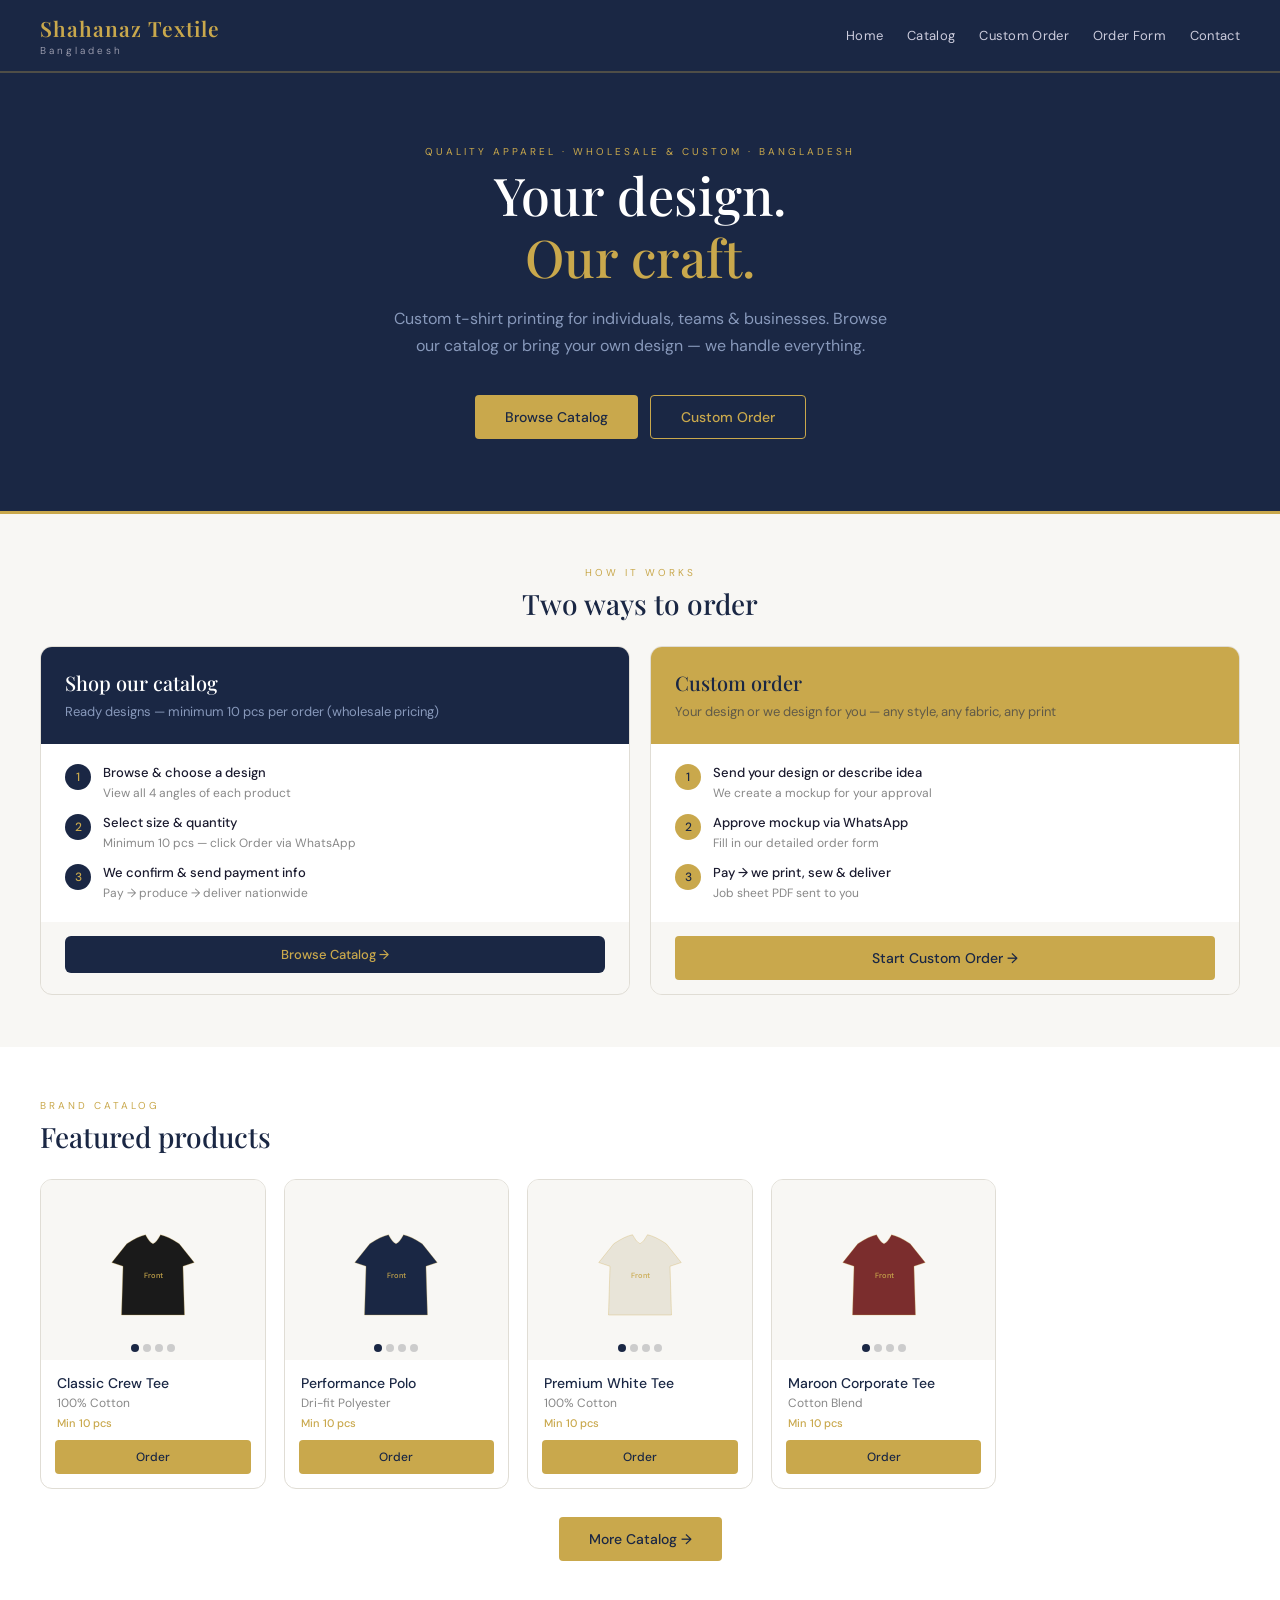
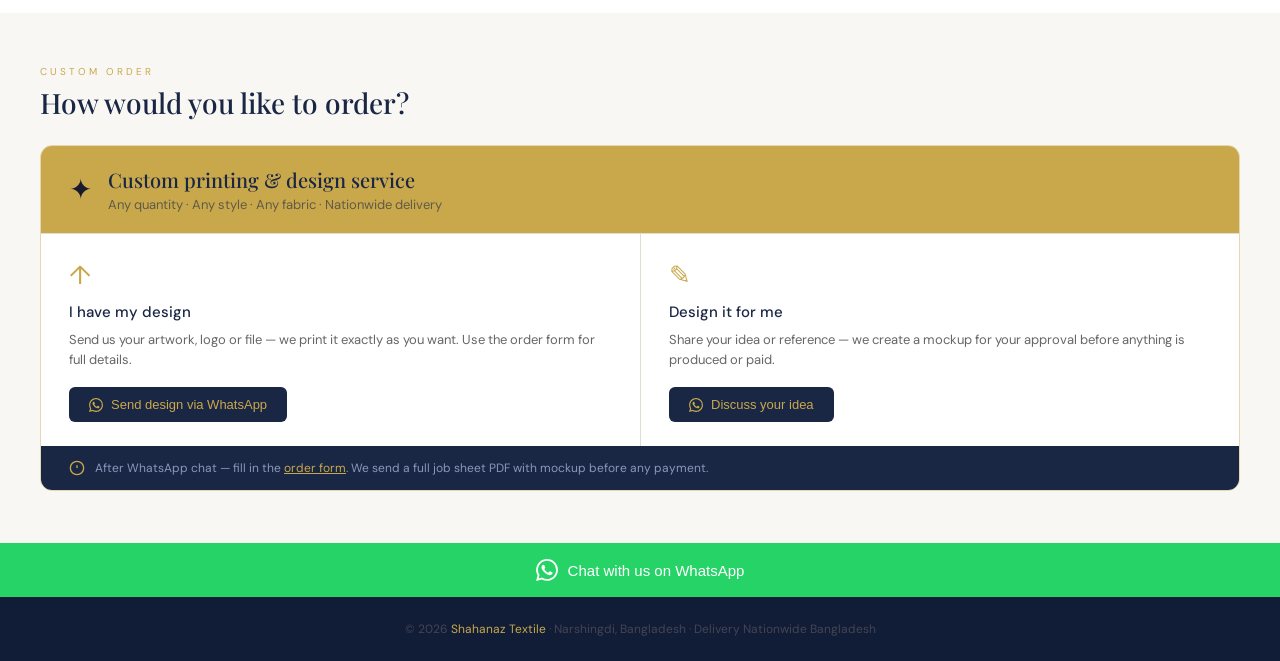
==== commit b188f661: "ok" ====
--- a/index.html
+++ b/index.html
@@ -146,7 +146,7 @@
 </button>
 
 <footer>
-  <p>© 2026 <span>Shahanaz Textile</span> · Narshingdi, Bangladesh · Delivery nationwide Bangladesh</p>
+  <p>© 2026 <span>Shahanaz Textile</span> · Narshingdi, Bangladesh · Delivery Nationwide Bangladesh </p>
 </footer>
 
 <script src="js/shared.js"></script>
--- a/css/style.css
+++ b/css/style.css
@@ -34,9 +34,14 @@
 nav {
   background: var(--navy);
   padding: 14px 40px;
-  display: flex; align-items: center; justify-content: space-between;
-  position: sticky; top: 0; z-index: 200;
+  display: flex;
+  align-items: center;
+  justify-content: space-between;
+  position: sticky;
+  top: 0;
+  z-index: 200;
   border-bottom: 2px solid rgba(201,168,76,0.3);
+  flex-wrap: nowrap;
 }
 .nav-logo { color: var(--gold); font-family: 'Playfair Display', serif; font-size: 21px; font-weight: 600; letter-spacing: 1px; text-decoration: none; }
 .nav-logo span { color: #aab; font-family: 'DM Sans', sans-serif; font-size: 10px; font-weight: 300; letter-spacing: 3px; display: block; margin-top: 2px; }
@@ -278,8 +283,9 @@
 
 /* ── MOBILE ── */
 @media (max-width: 700px) {
-  nav { padding: 12px 16px; flex-wrap: wrap; }
-  .nav-links .hide-mobile { display: none; flex-wrap: wrap ; padding-top: 2px; }
+  nav { padding: 1rem 1rem; flex-wrap: wrap; gap: 0.5rem; }
+  .nav-links { gap: 1.8rem; flex-wrap: wrap; }
+  .nav-links a { font-size: 1rem; }
   .hero { padding: 48px 16px; }
   .hero h1 { font-size: 32px; }
   .section { padding: 36px 16px; }
@@ -289,26 +295,25 @@
   .wa-bar { padding: 14px 16px; }
   footer { padding: 20px 16px; }
 
-  /* Form sections — সব column 1 এ */
+  /* Form */
   .form-section { padding: 20px 16px !important; }
   .form-wrap { padding: 16px !important; }
   .form-section > div[style*="grid-template-columns"] { grid-template-columns: 1fr !important; }
   .item-row-body > div[style*="grid-template-columns"] { grid-template-columns: 1fr !important; }
-
-  /* Size grid 6 col → 3 col */
   .size-qty-grid { grid-template-columns: repeat(3,1fr) !important; }
-
-  /* Mockup panel full width */
   .mockup-panel { width: 100% !important; }
-
-  /* Preview card */
   .ocard-body > div[style*="grid-template-columns"] { grid-template-columns: 1fr !important; }
   .ocard-footer { flex-direction: column !important; }
 
-  /* Index + catalog 2 col sections */
+  /* All grids → 1 col */
   div[style*="grid-template-columns:1fr 1fr"] { grid-template-columns: 1fr !important; }
   div[style*="grid-template-columns:1fr 1fr 1fr"] { grid-template-columns: 1fr !important; }
   div[style*="grid-template-columns: 1fr 1fr"] { grid-template-columns: 1fr !important; }
   div[style*="grid-template-columns: 1fr 1fr 1fr"] { grid-template-columns: 1fr !important; }
-}
-}
+
+  /* Catalog */
+  .prod-actions { flex-direction: column; }
+  .prod-actions a, .prod-actions button { width: 100%; justify-content: center; }
+  .filter-bar { gap: 6px; }
+  .filter-btn { font-size: 11px; padding: 6px 12px; }
+}
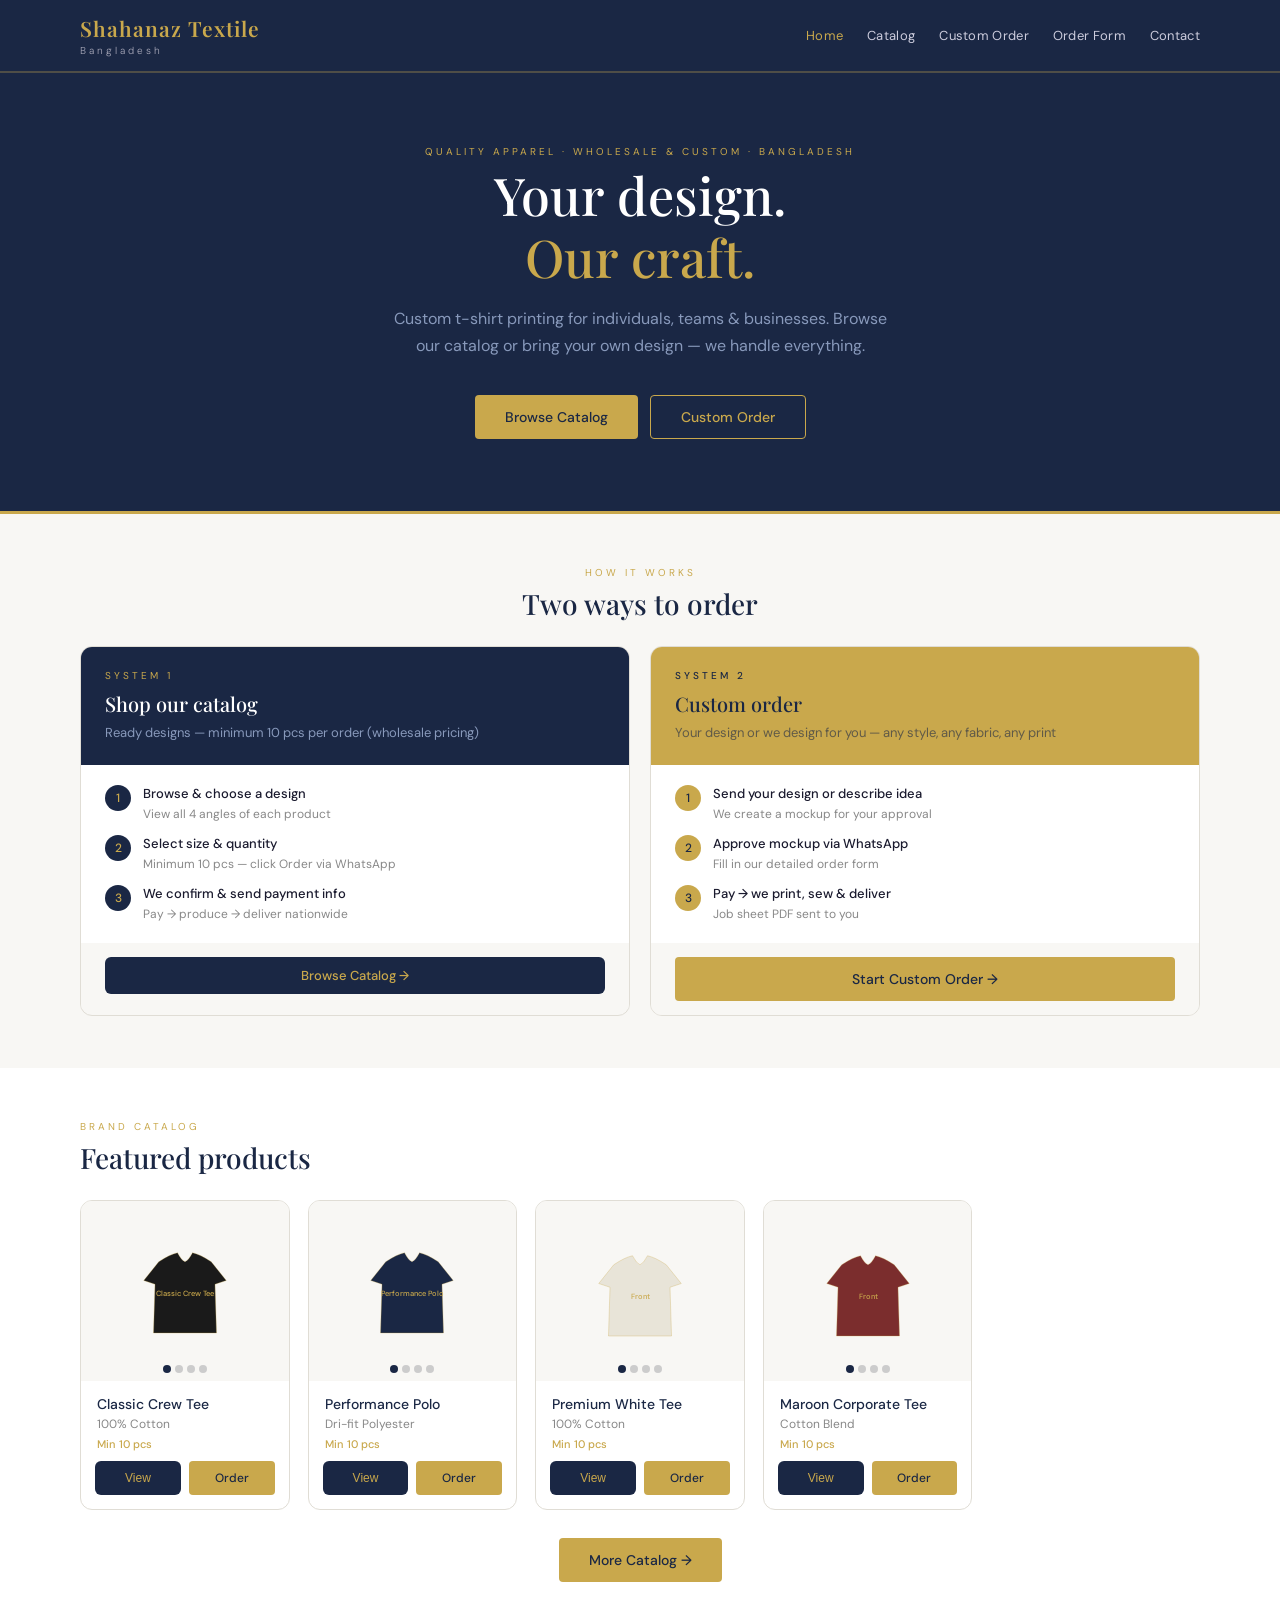
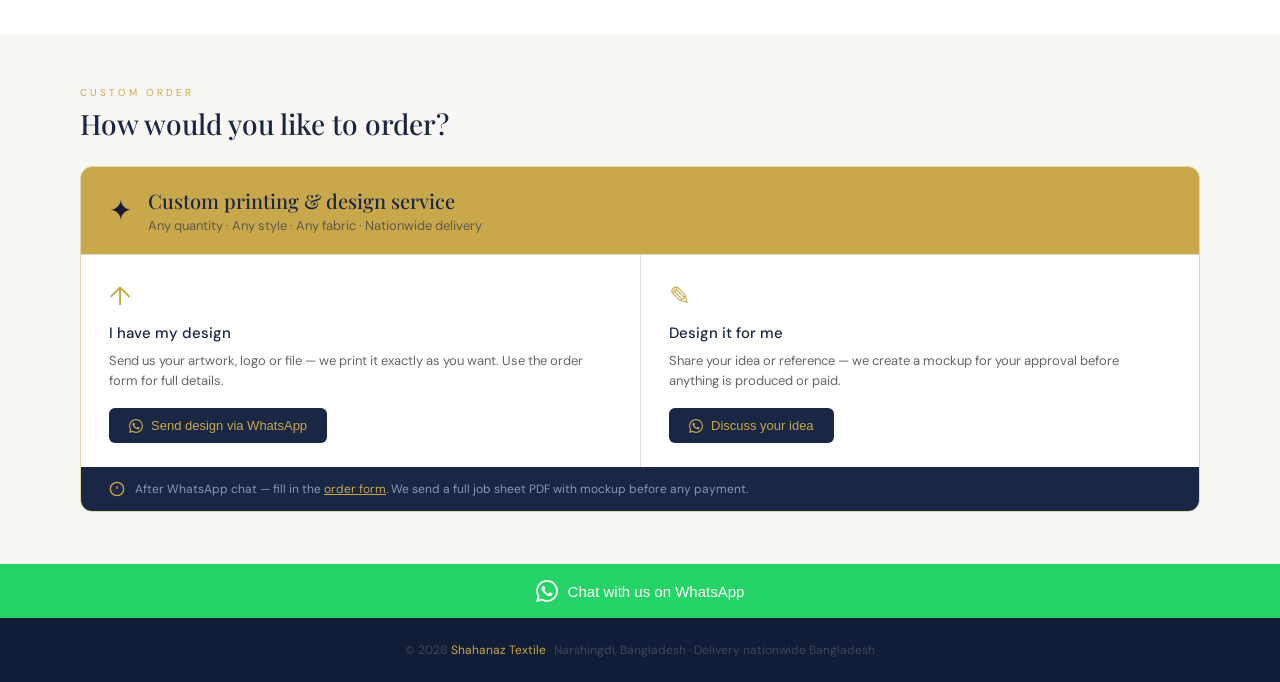
==== commit bb46ad78: "ok" ====
--- a/index.html
+++ b/index.html
@@ -3,22 +3,12 @@
 <head>
 <meta charset="UTF-8">
 <meta name="viewport" content="width=device-width, initial-scale=1.0">
-<title>SK Textile | Custom T-Shirt Printing · Malaysia</title>
+<title>Shahanaz Textile | Custom T-Shirt Printing · Bangladesh</title>
 <link rel="stylesheet" href="css/style.css">
 </head>
 <body>
 
-<!-- NAV -->
-<nav>
-  <a href="index.html" class="nav-logo">Shahanaz Textile<span>Bangladesh</span></a>
-  <div class="nav-links" >
-    <a href="index.html">Home</a>
-    <a href="catalog.html">Catalog</a>
-    <a href="#custom">Custom Order</a>
-    <a href="order.html">Order Form</a>
-    <a href="#contact">Contact</a>
-  </div>
-</nav>
+<!-- NAV injected by JS -->
 
 <!-- HERO -->
 <section class="hero">
@@ -37,9 +27,9 @@
   <div class="section-title" style="text-align:center;">Two ways to order</div>
   <div style="display:grid;grid-template-columns:1fr 1fr;gap:20px;">
 
-    <!-- System 1 -->
     <div style="border-radius:12px;overflow:hidden;border:1px solid var(--border);">
       <div style="background:var(--navy);padding:22px 24px;">
+        <div style="font-size:10px;color:var(--gold);letter-spacing:3px;margin-bottom:8px;">SYSTEM 1</div>
         <h2 class="playfair" style="font-size:20px;color:var(--white);font-weight:500;">Shop our catalog</h2>
         <p style="font-size:13px;color:var(--muted);margin-top:6px;line-height:1.5;">Ready designs — minimum 10 pcs per order (wholesale pricing)</p>
       </div>
@@ -62,9 +52,9 @@
       </div>
     </div>
 
-    <!-- System 2 -->
     <div style="border-radius:12px;overflow:hidden;border:1px solid var(--border);">
       <div style="background:var(--gold);padding:22px 24px;">
+        <div style="font-size:10px;color:var(--navy);letter-spacing:3px;margin-bottom:8px;font-weight:500;">SYSTEM 2</div>
         <h2 class="playfair" style="font-size:20px;color:var(--navy);font-weight:500;">Custom order</h2>
         <p style="font-size:13px;color:rgba(26,39,68,0.6);margin-top:6px;line-height:1.5;">Your design or we design for you — any style, any fabric, any print</p>
       </div>
@@ -117,7 +107,7 @@
         <div style="font-size:26px;color:var(--gold);margin-bottom:10px;">↑</div>
         <h3 style="font-size:15px;font-weight:500;color:var(--navy);margin-bottom:8px;">I have my design</h3>
         <p style="font-size:13px;color:#666;line-height:1.6;margin-bottom:16px;">Send us your artwork, logo or file — we print it exactly as you want. Use the order form for full details.</p>
-        <button class="btn-navy" onclick="openWA('Hi SK Textile! I have my own design and would like to place a custom order. Please guide me.')">
+        <button class="btn-navy" onclick="openWA('Hi Shahanaz Textile! I have my own design and would like to place a custom order. Please guide me.')">
           <svg width="14" height="14" viewBox="0 0 24 24" fill="currentColor"><path d="M17.472 14.382c-.297-.149-1.758-.867-2.03-.967-.273-.099-.471-.148-.67.15-.197.297-.767.966-.94 1.164-.173.199-.347.223-.644.075-.297-.15-1.255-.463-2.39-1.475-.883-.788-1.48-1.761-1.653-2.059-.173-.297-.018-.458.13-.606.134-.133.298-.347.446-.52.149-.174.198-.298.298-.497.099-.198.05-.371-.025-.52-.075-.149-.669-1.612-.916-2.207-.242-.579-.487-.5-.669-.51-.173-.008-.371-.01-.57-.01-.198 0-.52.074-.792.372-.272.297-1.04 1.016-1.04 2.479 0 1.462 1.065 2.875 1.213 3.074.149.198 2.096 3.2 5.077 4.487.709.306 1.262.489 1.694.625.712.227 1.36.195 1.871.118.571-.085 1.758-.719 2.006-1.413.248-.694.248-1.289.173-1.413-.074-.124-.272-.198-.57-.347m-5.421 7.403h-.004a9.87 9.87 0 01-5.031-1.378l-.361-.214-3.741.982.998-3.648-.235-.374a9.86 9.86 0 01-1.51-5.26c.001-5.45 4.436-9.884 9.888-9.884 2.64 0 5.122 1.03 6.988 2.898a9.825 9.825 0 012.893 6.994c-.003 5.45-4.437 9.884-9.885 9.884m8.413-18.297A11.815 11.815 0 0012.05 0C5.495 0 .16 5.335.157 11.892c0 2.096.547 4.142 1.588 5.945L.057 24l6.305-1.654a11.882 11.882 0 005.683 1.448h.005c6.554 0 11.89-5.335 11.893-11.893a11.821 11.821 0 00-3.48-8.413z"/></svg>
           Send design via WhatsApp
         </button>
@@ -126,7 +116,7 @@
         <div style="font-size:26px;color:var(--gold);margin-bottom:10px;">✎</div>
         <h3 style="font-size:15px;font-weight:500;color:var(--navy);margin-bottom:8px;">Design it for me</h3>
         <p style="font-size:13px;color:#666;line-height:1.6;margin-bottom:16px;">Share your idea or reference — we create a mockup for your approval before anything is produced or paid.</p>
-        <button class="btn-navy" onclick="openWA('Hi SK Textile! I need a custom design created. I have an idea I would like to discuss.')">
+        <button class="btn-navy" onclick="openWA('Hi Shahanaz Textile! I need a custom design created. I have an idea I would like to discuss.')">
           <svg width="14" height="14" viewBox="0 0 24 24" fill="currentColor"><path d="M17.472 14.382c-.297-.149-1.758-.867-2.03-.967-.273-.099-.471-.148-.67.15-.197.297-.767.966-.94 1.164-.173.199-.347.223-.644.075-.297-.15-1.255-.463-2.39-1.475-.883-.788-1.48-1.761-1.653-2.059-.173-.297-.018-.458.13-.606.134-.133.298-.347.446-.52.149-.174.198-.298.298-.497.099-.198.05-.371-.025-.52-.075-.149-.669-1.612-.916-2.207-.242-.579-.487-.5-.669-.51-.173-.008-.371-.01-.57-.01-.198 0-.52.074-.792.372-.272.297-1.04 1.016-1.04 2.479 0 1.462 1.065 2.875 1.213 3.074.149.198 2.096 3.2 5.077 4.487.709.306 1.262.489 1.694.625.712.227 1.36.195 1.871.118.571-.085 1.758-.719 2.006-1.413.248-.694.248-1.289.173-1.413-.074-.124-.272-.198-.57-.347m-5.421 7.403h-.004a9.87 9.87 0 01-5.031-1.378l-.361-.214-3.741.982.998-3.648-.235-.374a9.86 9.86 0 01-1.51-5.26c.001-5.45 4.436-9.884 9.888-9.884 2.64 0 5.122 1.03 6.988 2.898a9.825 9.825 0 012.893 6.994c-.003 5.45-4.437 9.884-9.885 9.884m8.413-18.297A11.815 11.815 0 0012.05 0C5.495 0 .16 5.335.157 11.892c0 2.096.547 4.142 1.588 5.945L.057 24l6.305-1.654a11.882 11.882 0 005.683 1.448h.005c6.554 0 11.89-5.335 11.893-11.893a11.821 11.821 0 00-3.48-8.413z"/></svg>
           Discuss your idea
         </button>
@@ -139,25 +129,21 @@
   </div>
 </section>
 
-<!-- WA BAR -->
-<button class="wa-bar" id="contact" onclick="openWA('Hi Shahanaz Textile! I would like to enquire about your products and services.')">
-  <svg width="22" height="22" viewBox="0 0 24 24" fill="white"><path d="M17.472 14.382c-.297-.149-1.758-.867-2.03-.967-.273-.099-.471-.148-.67.15-.197.297-.767.966-.94 1.164-.173.199-.347.223-.644.075-.297-.15-1.255-.463-2.39-1.475-.883-.788-1.48-1.761-1.653-2.059-.173-.297-.018-.458.13-.606.134-.133.298-.347.446-.52.149-.174.198-.298.298-.497.099-.198.05-.371-.025-.52-.075-.149-.669-1.612-.916-2.207-.242-.579-.487-.5-.669-.51-.173-.008-.371-.01-.57-.01-.198 0-.52.074-.792.372-.272.297-1.04 1.016-1.04 2.479 0 1.462 1.065 2.875 1.213 3.074.149.198 2.096 3.2 5.077 4.487.709.306 1.262.489 1.694.625.712.227 1.36.195 1.871.118.571-.085 1.758-.719 2.006-1.413.248-.694.248-1.289.173-1.413-.074-.124-.272-.198-.57-.347m-5.421 7.403h-.004a9.87 9.87 0 01-5.031-1.378l-.361-.214-3.741.982.998-3.648-.235-.374a9.86 9.86 0 01-1.51-5.26c.001-5.45 4.436-9.884 9.888-9.884 2.64 0 5.122 1.03 6.988 2.898a9.825 9.825 0 012.893 6.994c-.003 5.45-4.437 9.884-9.885 9.884m8.413-18.297A11.815 11.815 0 0012.05 0C5.495 0 .16 5.335.157 11.892c0 2.096.547 4.142 1.588 5.945L.057 24l6.305-1.654a11.882 11.882 0 005.683 1.448h.005c6.554 0 11.89-5.335 11.893-11.893a11.821 11.821 0 00-3.48-8.413z"/></svg>
-  <span>Chat with us on WhatsApp</span>
-</button>
-
-<footer>
-  <p>© 2026 <span>Shahanaz Textile</span> · Narshingdi, Bangladesh · Delivery Nationwide Bangladesh </p>
-</footer>
+<!-- WA BAR + FOOTER + MODAL injected by JS -->
 
 <script src="js/shared.js"></script>
 <script>
-// Render 4 featured products on homepage
-const featured = PRODUCTS.slice(0,4);
-document.getElementById('featuredGrid').innerHTML = featured.map(p => `
+injectNav('Home');
+injectModal(false);
+injectWABar('Hi Shahanaz Textile! I would like to enquire about your products and services.');
+injectFooter();
+
+// Featured products
+document.getElementById('featuredGrid').innerHTML = PRODUCTS.slice(0, 4).map(p => `
   <div class="prod-card">
-    <div class="prod-img">
-      ${shirtSVG(p.color, VIEWS[0])}
-      <div class="view-tabs">${VIEWS.map((_,i)=>`<div class="vtab${i===0?' active':''}"></div>`).join('')}</div>
+    <div class="prod-img" onclick="openModal(${p.id})">
+      ${prodImg(p, 90, 160)}
+      <div class="view-tabs">${VIEWS.map((_, i) => `<div class="vtab${i === 0 ? ' active' : ''}"></div>`).join('')}</div>
     </div>
     <div class="prod-info">
       <div class="prod-name">${p.name}</div>
@@ -165,7 +151,8 @@
       <div class="prod-min">Min ${p.min} pcs</div>
     </div>
     <div class="prod-actions">
-      <a href="order.html?product=${p.id}" class="btn-gold" style="flex:1;justify-content:center;padding:9px;font-size:12px;">Order</a>
+      <button class="btn-navy" onclick="openModal(${p.id})">View</button>
+      <a href="order.html?product=${p.id}" class="btn-gold">Order</a>
     </div>
   </div>
 `).join('');
--- a/css/style.css
+++ b/css/style.css
@@ -1,5 +1,5 @@
 /* =============================================
-   SK TEXTILE — Global Stylesheet
+   SHAHANAZ TEXTILE — Global Stylesheet
    Navy + Gold · Playfair Display + DM Sans
    ============================================= */
 
@@ -23,7 +23,13 @@
 
 * { margin: 0; padding: 0; box-sizing: border-box; }
 html { scroll-behavior: smooth; }
-body { font-family: 'DM Sans', sans-serif; color: var(--text); background: var(--white); }
+body {
+  font-family: 'DM Sans', sans-serif;
+  color: var(--text);
+  background: var(--white);
+  max-width: 1400px;
+  margin: 0 auto;
+}
 
 /* ── TYPOGRAPHY ── */
 .playfair { font-family: 'Playfair Display', serif; }
@@ -33,7 +39,7 @@
 /* ── NAV ── */
 nav {
   background: var(--navy);
-  padding: 14px 40px;
+  padding: 14px 80px;
   display: flex;
   align-items: center;
   justify-content: space-between;
@@ -46,14 +52,8 @@
 .nav-logo { color: var(--gold); font-family: 'Playfair Display', serif; font-size: 21px; font-weight: 600; letter-spacing: 1px; text-decoration: none; }
 .nav-logo span { color: #aab; font-family: 'DM Sans', sans-serif; font-size: 10px; font-weight: 300; letter-spacing: 3px; display: block; margin-top: 2px; }
 .nav-links { display: flex; gap: 24px; align-items: center; }
-.nav-links a { color: #ccd; font-size: 13px; text-decoration: none; letter-spacing: 0.3px; transition: all; }
+.nav-links a { color: #ccd; font-size: 13px; text-decoration: none; letter-spacing: 0.3px; transition: color .2s; }
 .nav-links a:hover, .nav-links a.active { color: var(--gold); }
-.nav-wa {
-  background: var(--gold); color: var(--navy) !important;
-  padding: 8px 18px; border-radius: 4px; font-size: 13px; font-weight: 500;
-  transition: background .2s !important;
-}
-.nav-wa:hover { background: var(--gold-dark) !important; }
 
 /* ── BUTTONS ── */
 .btn-gold {
@@ -92,7 +92,7 @@
 /* ── HERO ── */
 .hero {
   background: var(--navy);
-  padding: 72px 40px;
+  padding: 72px 80px;
   text-align: center;
   border-bottom: 3px solid var(--gold);
 }
@@ -106,7 +106,7 @@
 .hero-btns { display: flex; gap: 12px; justify-content: center; flex-wrap: wrap; }
 
 /* ── SECTIONS ── */
-.section { padding: 52px 40px; }
+.section { padding: 52px 80px; }
 .section.bg-off { background: var(--off); }
 .section.bg-navy { background: var(--navy); }
 .section.bg-white { background: var(--white); }
@@ -169,7 +169,7 @@
 .modal-views { display: flex; flex-direction: column; gap: 10px; }
 .main-preview {
   background: var(--off); border-radius: 10px; height: 170px;
-  display: flex; align-items: center; justify-content: center;
+  display: flex; align-items: center; justify-content: center; overflow: hidden;
 }
 .thumb-grid { display: grid; grid-template-columns: repeat(4,1fr); gap: 6px; }
 .thumb-item {
@@ -189,9 +189,9 @@
 .qty-btn      { width: 32px; height: 32px; border: 1px solid var(--border); border-radius: 6px; background: var(--off); cursor: pointer; font-size: 18px; display: flex; align-items: center; justify-content: center; color: var(--navy); }
 .qty-num      { font-size: 18px; font-weight: 500; min-width: 36px; text-align: center; color: var(--navy); }
 
-/* ── WA FLOAT BAR ── */
+/* ── WA BAR ── */
 .wa-bar {
-  background: var(--green-wa); padding: 16px 40px;
+  background: var(--green-wa); padding: 16px 80px;
   display: flex; align-items: center; justify-content: center; gap: 10px;
   cursor: pointer; border: none; width: 100%; transition: background .2s;
 }
@@ -199,7 +199,7 @@
 .wa-bar span  { color: var(--white); font-size: 15px; font-weight: 500; }
 
 /* ── FOOTER ── */
-footer { background: var(--navy-dark); padding: 24px 40px; text-align: center; }
+footer { background: var(--navy-dark); padding: 24px 80px; text-align: center; }
 footer p { color: #445; font-size: 12px; }
 footer span { color: var(--gold); }
 
@@ -215,14 +215,6 @@
   outline: none; border-color: var(--gold);
 }
 .field textarea { resize: none; line-height: 1.5; }
-.field-dark label { color: var(--muted); }
-.field-dark input, .field-dark select, .field-dark textarea {
-  background: var(--navy); border-color: rgba(201,168,76,.2); color: var(--white);
-}
-.field-dark select option { background: var(--navy); }
-.field-dark input:focus, .field-dark select:focus, .field-dark textarea:focus {
-  border-color: var(--gold);
-}
 .row2 { display: grid; grid-template-columns: 1fr 1fr; gap: 12px; }
 .row3 { display: grid; grid-template-columns: 1fr 1fr 1fr; gap: 10px; }
 
@@ -232,11 +224,10 @@
   border-bottom: 1px solid rgba(201,168,76,.2); padding-bottom: 6px; margin-top: 4px;
 }
 
-/* ── ORDER PREVIEW / JOB SHEET ── */
-.order-preview-wrap { padding: 0 40px 48px; display: none; }
+/* ── ORDER CARD ── */
 .order-card {
   background: var(--white); border: 1px solid var(--border);
-  border-radius: 16px; overflow: hidden; max-width: 680px; margin: 0 auto;
+  border-radius: 16px; overflow: hidden; max-width: 720px; margin: 0 auto;
 }
 .ocard-hdr {
   background: var(--navy); padding: 18px 24px;
@@ -281,29 +272,81 @@
   font-size: 12px; color: #9a7d30; line-height: 1.5;
 }
 
+/* ── CATALOG PAGE ── */
+.filter-bar { display: flex; gap: 8px; flex-wrap: wrap; margin-bottom: 24px; }
+.filter-btn { padding: 7px 16px; border-radius: 20px; border: 1px solid var(--border); background: var(--white); font-size: 12px; font-weight: 500; cursor: pointer; transition: all .2s; color: #666; }
+.filter-btn.active { background: var(--navy); color: var(--gold); border-color: var(--navy); }
+.catalog-header { background: var(--navy); padding: 40px 80px 36px; border-bottom: 3px solid var(--gold); }
+.catalog-header h1 { font-family: 'Playfair Display', serif; font-size: 36px; font-weight: 500; color: var(--white); }
+.catalog-header p { color: var(--muted); font-size: 14px; margin-top: 8px; }
+
+/* ── ORDER PAGE ── */
+.order-header { background: var(--navy); padding: 40px 80px 32px; border-bottom: 3px solid var(--gold); }
+.order-header h1 { font-family: 'Playfair Display', serif; font-size: 36px; color: var(--white); font-weight: 500; }
+.order-header p { color: var(--muted); font-size: 14px; margin-top: 8px; }
+.form-wrap { padding: 40px 80px; background: var(--off); }
+.form-card { background: var(--white); border-radius: 16px; border: 1px solid var(--border); overflow: hidden; max-width: 860px; margin: 0 auto; }
+.form-section { padding: 28px 32px; border-bottom: 1px solid var(--border); }
+.form-section:last-child { border-bottom: none; }
+.form-section-title { font-family: 'Playfair Display', serif; font-size: 18px; font-weight: 500; color: var(--navy); margin-bottom: 18px; display: flex; align-items: center; gap: 10px; }
+.form-section-title .num { width: 28px; height: 28px; border-radius: 50%; background: var(--navy); color: var(--gold); display: flex; align-items: center; justify-content: center; font-size: 13px; font-weight: 500; font-family: 'DM Sans', sans-serif; flex-shrink: 0; }
+.items-container { display: flex; flex-direction: column; gap: 16px; }
+.item-row { border: 1px solid var(--border); border-radius: 10px; overflow: hidden; }
+.item-row-header { background: var(--navy); padding: 12px 16px; display: flex; align-items: center; justify-content: space-between; }
+.item-row-header span { color: var(--gold); font-size: 13px; font-weight: 500; }
+.item-row-body { padding: 16px; display: flex; flex-direction: column; gap: 14px; }
+.item-toggle { background: none; border: 1px solid rgba(201,168,76,0.3); cursor: pointer; color: var(--gold); font-size: 11px; padding: 4px 8px; border-radius: 4px; }
+.item-toggle:hover { background: rgba(201,168,76,0.1); }
+.size-qty-grid { display: grid; grid-template-columns: repeat(6,1fr); gap: 8px; }
+.sq-item { display: flex; flex-direction: column; gap: 4px; align-items: center; }
+.sq-item label { font-size: 11px; color: #666; font-weight: 500; }
+.sq-item input { width: 100%; text-align: center; padding: 8px 4px; border: 1px solid var(--border); border-radius: 6px; font-size: 14px; font-weight: 500; color: var(--navy); background: var(--off); }
+.sq-item input:focus { outline: none; border-color: var(--gold); }
+.item-subtotal { background: var(--navy); color: var(--gold); padding: 8px 16px; font-size: 13px; font-weight: 500; text-align: right; }
+.add-item-btn { border: 1.5px dashed rgba(201,168,76,0.4); border-radius: 10px; padding: 14px; text-align: center; cursor: pointer; background: transparent; width: 100%; color: var(--gold); font-size: 13px; font-weight: 500; transition: all .2s; display: flex; align-items: center; justify-content: center; gap: 8px; }
+.add-item-btn:hover { border-color: var(--gold); background: rgba(201,168,76,0.05); }
+.grand-total { background: var(--navy); border-radius: 10px; padding: 16px 20px; display: flex; align-items: center; justify-content: space-between; }
+.grand-total .label { color: var(--muted); font-size: 14px; }
+.grand-total .value { color: var(--gold); font-size: 20px; font-weight: 500; font-family: 'Playfair Display', serif; }
+.mockup-panel { background: var(--off); border: 1px solid var(--border); border-radius: 10px; padding: 16px; display: flex; flex-direction: column; align-items: center; gap: 10px; }
+.mockup-panel p { font-size: 11px; color: #888; text-align: center; }
+.color-swatches { display: flex; gap: 6px; flex-wrap: wrap; justify-content: center; }
+.swatch { width: 22px; height: 22px; border-radius: 50%; cursor: pointer; border: 2px solid transparent; transition: border-color .2s; }
+.swatch.active { border-color: var(--gold); }
+.preview-section { padding: 32px 80px; display: none; background: var(--white); }
+.preview-label { font-size: 11px; color: var(--gold); letter-spacing: 2px; text-align: center; margin-bottom: 16px; }
+
 /* ── MOBILE ── */
 @media (max-width: 700px) {
-  nav { padding: 1rem 1rem; flex-wrap: wrap; gap: 0.5rem; }
-  .nav-links { gap: 1.8rem; flex-wrap: wrap; }
-  .nav-links a { font-size: 1rem; }
+  nav { padding: 12px 16px; flex-wrap: nowrap; }
+  .nav-links { gap: 10px; }
+  .nav-links a { font-size: 11px; letter-spacing: 0; }
   .hero { padding: 48px 16px; }
   .hero h1 { font-size: 32px; }
   .section { padding: 36px 16px; }
+  .catalog-header { padding: 28px 16px; }
+  .order-header { padding: 28px 16px; }
+  .form-wrap { padding: 16px !important; }
+  .preview-section { padding: 16px !important; }
+  .wa-bar { padding: 14px 16px; }
+  footer { padding: 20px 16px; }
   .modal-body { grid-template-columns: 1fr; }
   .row2, .row3 { grid-template-columns: 1fr; }
-  .order-preview-wrap { padding: 0 16px 32px; }
-  .wa-bar { padding: 14px 16px; }
-  footer { padding: 20px 16px; }
 
   /* Form */
   .form-section { padding: 20px 16px !important; }
-  .form-wrap { padding: 16px !important; }
   .form-section > div[style*="grid-template-columns"] { grid-template-columns: 1fr !important; }
   .item-row-body > div[style*="grid-template-columns"] { grid-template-columns: 1fr !important; }
   .size-qty-grid { grid-template-columns: repeat(3,1fr) !important; }
   .mockup-panel { width: 100% !important; }
-  .ocard-body > div[style*="grid-template-columns"] { grid-template-columns: 1fr !important; }
-  .ocard-footer { flex-direction: column !important; }
+
+  /* Preview */
+  .ocard-body { padding: 16px !important; }
+  .ocard-body > div { display: flex !important; flex-direction: column !important; }
+  .ocard-footer { flex-direction: column !important; gap: 8px !important; }
+  .ocard-footer button, .ocard-footer a { width: 100% !important; }
+  .items-table { font-size: 10px !important; }
+  .items-table th, .items-table td { padding: 5px 4px !important; }
 
   /* All grids → 1 col */
   div[style*="grid-template-columns:1fr 1fr"] { grid-template-columns: 1fr !important; }
@@ -316,4 +359,4 @@
   .prod-actions a, .prod-actions button { width: 100%; justify-content: center; }
   .filter-bar { gap: 6px; }
   .filter-btn { font-size: 11px; padding: 6px 12px; }
-}+}
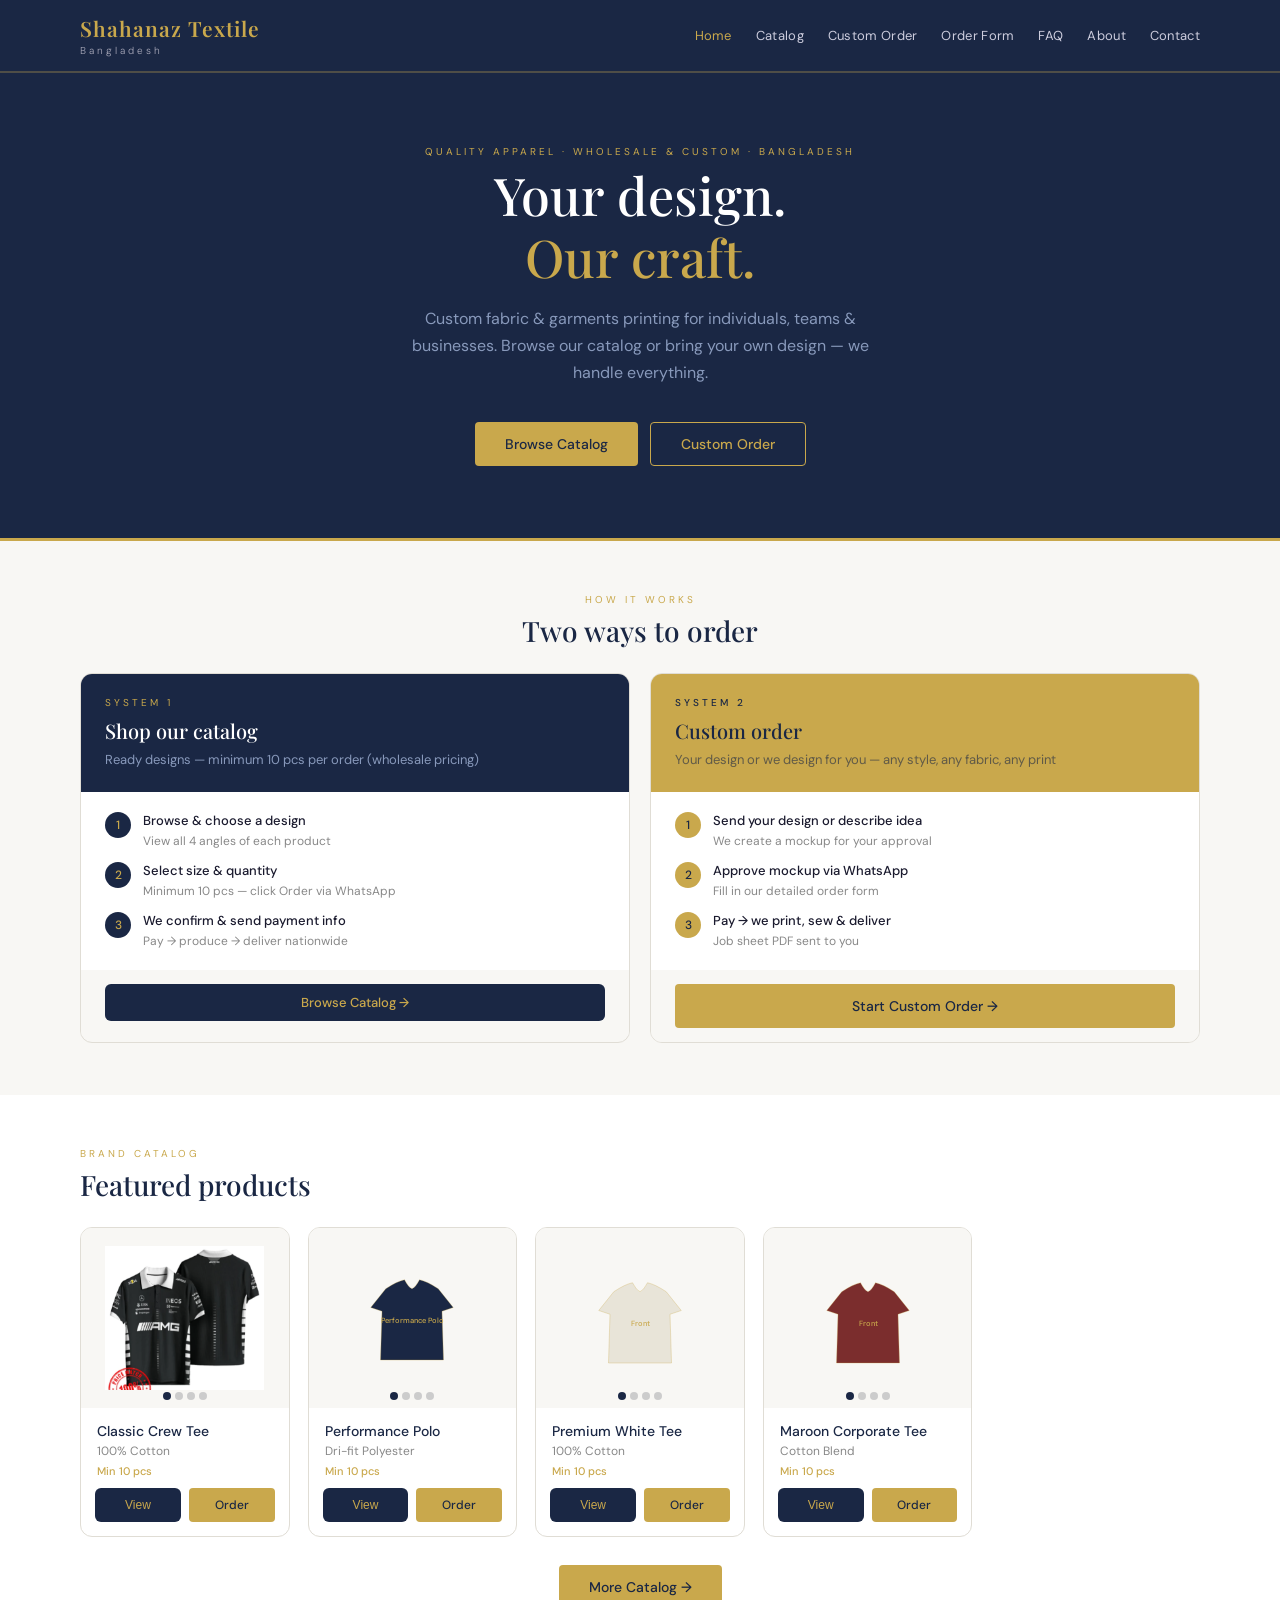
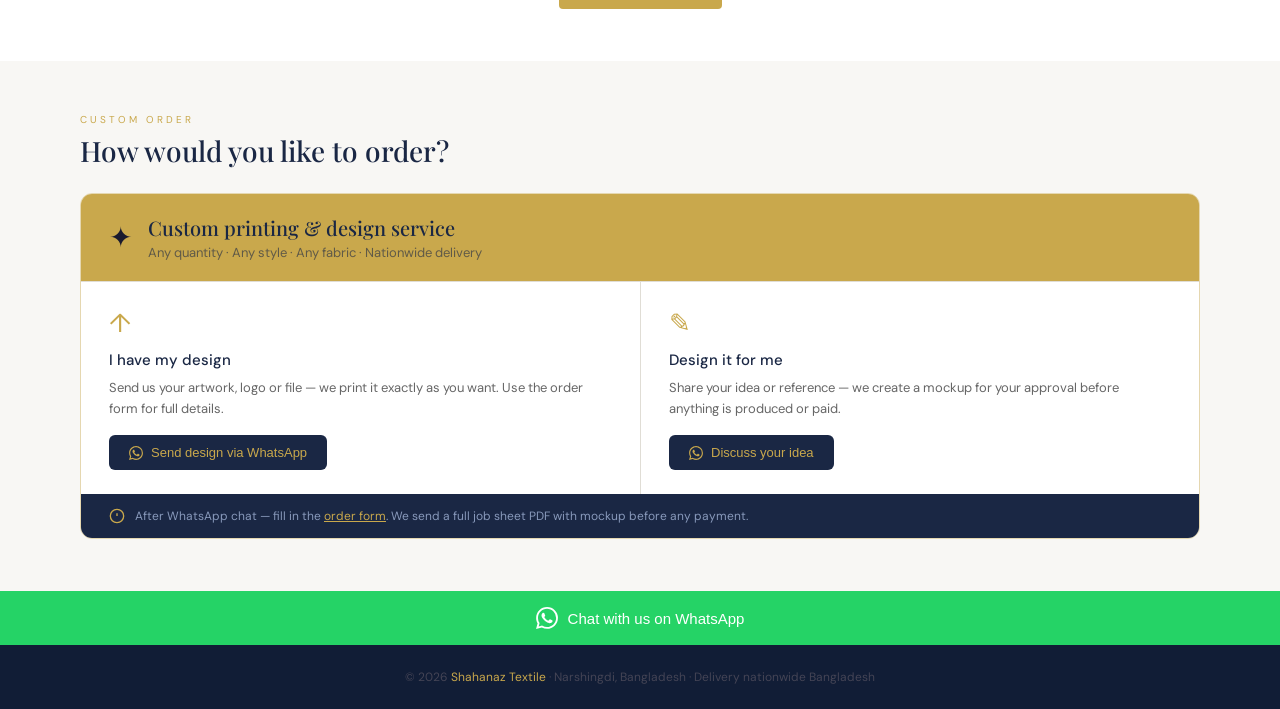
==== commit dd423226: "ok" ====
--- a/index.html
+++ b/index.html
@@ -14,7 +14,7 @@
 <section class="hero">
   <div class="eyebrow">Quality Apparel · Wholesale &amp; Custom · Bangladesh</div>
   <h1>Your design.<br><em>Our craft.</em></h1>
-  <p>Custom t-shirt printing for individuals, teams &amp; businesses. Browse our catalog or bring your own design — we handle everything.</p>
+  <p>Custom fabric & garments printing for individuals, teams &amp; businesses. Browse our catalog or bring your own design — we handle everything.</p>
   <div class="hero-btns">
     <a href="catalog.html" class="btn-gold">Browse Catalog</a>
     <a href="#custom" class="btn-outline">Custom Order</a>
--- a/css/style.css
+++ b/css/style.css
@@ -318,9 +318,9 @@
 
 /* ── MOBILE ── */
 @media (max-width: 700px) {
-  nav { padding: 12px 16px; flex-wrap: nowrap; }
-  .nav-links { gap: 10px; }
-  .nav-links a { font-size: 11px; letter-spacing: 0; }
+  nav {flex-direction: column; align-items: flex-start; gap: 10px; padding: 12px 16px;}
+  .nav-links { gap: 12px; flex-wrap: wrap; }
+  .nav-links a { font-size: 11px; }
   .hero { padding: 48px 16px; }
   .hero h1 { font-size: 32px; }
   .section { padding: 36px 16px; }
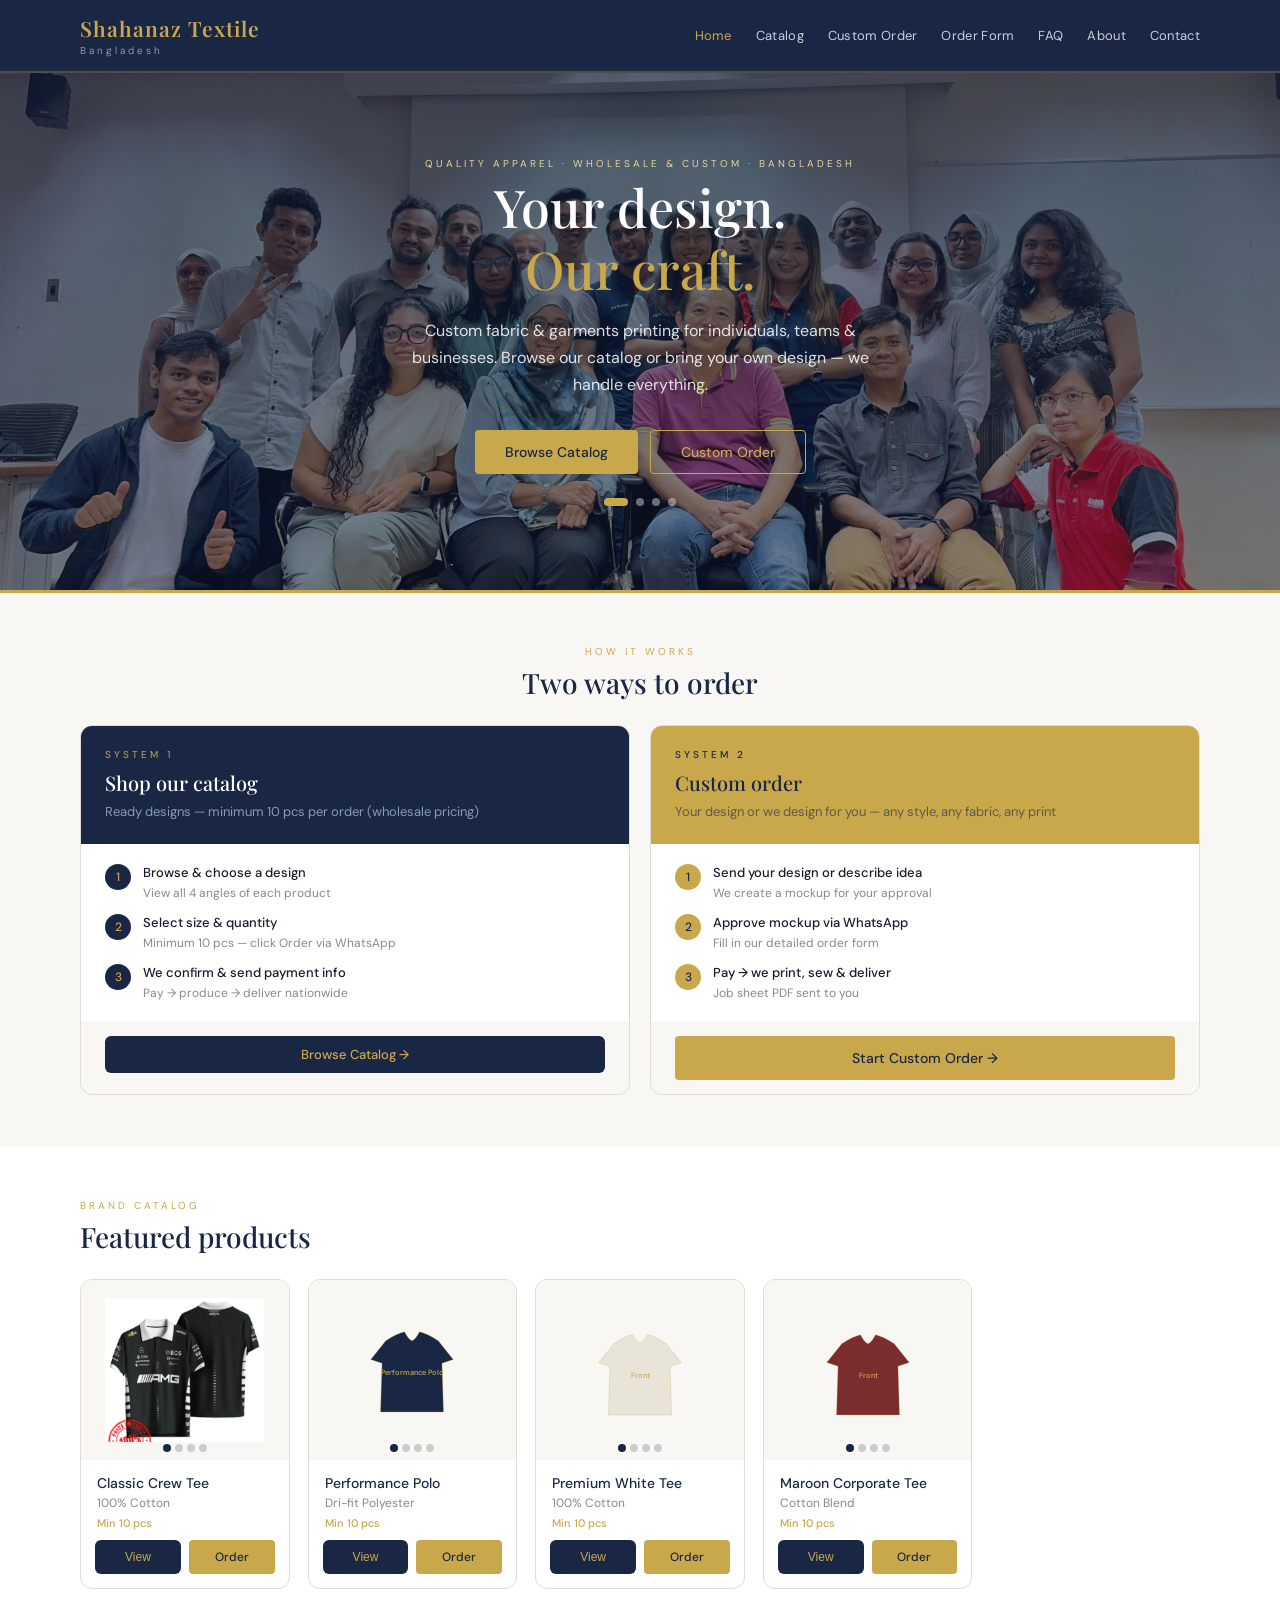
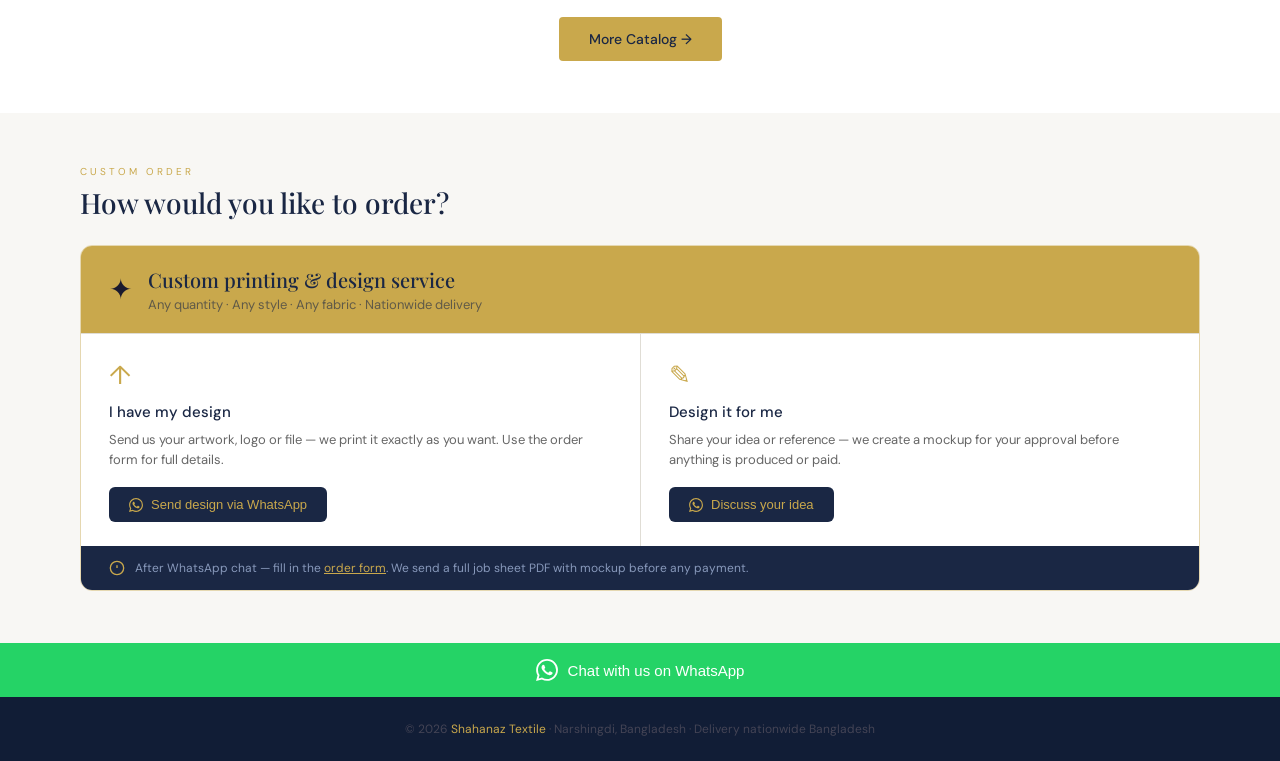
==== commit ab66dbba: "ok" ====
--- a/index.html
+++ b/index.html
@@ -11,13 +11,23 @@
 <!-- NAV injected by JS -->
 
 <!-- HERO -->
-<section class="hero">
-  <div class="eyebrow">Quality Apparel · Wholesale &amp; Custom · Bangladesh</div>
-  <h1>Your design.<br><em>Our craft.</em></h1>
-  <p>Custom fabric & garments printing for individuals, teams &amp; businesses. Browse our catalog or bring your own design — we handle everything.</p>
-  <div class="hero-btns">
-    <a href="catalog.html" class="btn-gold">Browse Catalog</a>
-    <a href="#custom" class="btn-outline">Custom Order</a>
+<section class="hero-slider">
+  <div class="hero-slides">
+    <div class="hero-slide active" style="background-image:url('images/hero1.jpg')"></div>
+    <div class="hero-slide" style="background-image:url('images/hero2.jpg')"></div>
+    <div class="hero-slide" style="background-image:url('images/hero3.jpg')"></div>
+    <div class="hero-slide" style="background-image:url('images/hero4.jpg')"></div>
+  </div>
+  <div class="hero-overlay"></div>
+  <div class="hero-content">
+    <div class="eyebrow">Quality Apparel · Wholesale &amp; Custom · Bangladesh</div>
+    <h1>Your design.<br><em>Our craft.</em></h1>
+    <p>Custom fabric &amp; garments printing for individuals, teams &amp; businesses. Browse our catalog or bring your own design — we handle everything.</p>
+    <div class="hero-btns">
+      <a href="catalog.html" class="btn-gold">Browse Catalog</a>
+      <a href="#custom" class="btn-outline">Custom Order</a>
+    </div>
+    <div class="hero-dots" id="heroDots"></div>
   </div>
 </section>
 
@@ -156,6 +166,27 @@
     </div>
   </div>
 `).join('');
+// Hero slider
+const slides = document.querySelectorAll('.hero-slide');
+const dotsWrap = document.getElementById('heroDots');
+let current = 0;
+
+slides.forEach((_,i) => {
+  const dot = document.createElement('button');
+  dot.className = 'hero-dot' + (i===0?' active':'');
+  dot.onclick = () => goTo(i);
+  dotsWrap.appendChild(dot);
+});
+
+function goTo(n) {
+  slides[current].classList.remove('active');
+  document.querySelectorAll('.hero-dot')[current].classList.remove('active');
+  current = n;
+  slides[current].classList.add('active');
+  document.querySelectorAll('.hero-dot')[current].classList.add('active');
+}
+
+setInterval(() => goTo((current+1) % slides.length), 4000);
 </script>
 </body>
 </html>
--- a/css/style.css
+++ b/css/style.css
@@ -104,6 +104,62 @@
 .hero h1 em { color: var(--gold); font-style: normal; }
 .hero p { color: var(--muted); font-size: 16px; max-width: 500px; margin: 0 auto 36px; line-height: 1.7; }
 .hero-btns { display: flex; gap: 12px; justify-content: center; flex-wrap: wrap; }
+/* ── HERO SLIDER ── */
+.hero-slider {
+  position: relative;
+  height: 520px;
+  overflow: hidden;
+  border-bottom: 3px solid var(--gold);
+}
+.hero-slides { position: absolute; inset: 0; }
+.hero-slide {
+  position: absolute; inset: 0;
+  background-size: cover;
+  background-position: center;
+  opacity: 0;
+  transition: opacity 1s ease;
+}
+.hero-slide.active { opacity: 1; }
+.hero-overlay {
+  position: absolute; inset: 0;
+  background: linear-gradient(to bottom, rgba(17,29,54,0.7) 0%, rgba(17,29,54,0.5) 100%);
+  z-index: 1;
+}
+.hero-content {
+  position: relative; z-index: 2;
+  height: 100%;
+  display: flex; flex-direction: column;
+  align-items: center; justify-content: center;
+  text-align: center;
+  padding: 40px 80px;
+}
+.hero-content .eyebrow { color: var(--gold-light); }
+.hero-content h1 {
+  font-family: 'Playfair Display', serif;
+  font-size: 52px; font-weight: 500;
+  color: var(--white); line-height: 1.2; margin-bottom: 16px;
+}
+.hero-content h1 em { color: var(--gold); font-style: normal; }
+.hero-content p {
+  color: rgba(255,255,255,0.85); font-size: 16px;
+  max-width: 500px; margin: 0 auto 32px; line-height: 1.7;
+}
+.hero-dots {
+  display: flex; gap: 8px; justify-content: center; margin-top: 24px;
+}
+.hero-dot {
+  width: 8px; height: 8px; border-radius: 50%;
+  background: rgba(255,255,255,0.4); cursor: pointer;
+  transition: all .3s; border: none; padding: 0;
+}
+.hero-dot.active {
+  background: var(--gold); width: 24px; border-radius: 4px;
+}
+@media(max-width:700px){
+  .hero-slider { height: 420px; }
+  .hero-content { padding: 32px 16px; }
+  .hero-content h1 { font-size: 32px; }
+}
 
 /* ── SECTIONS ── */
 .section { padding: 52px 80px; }
